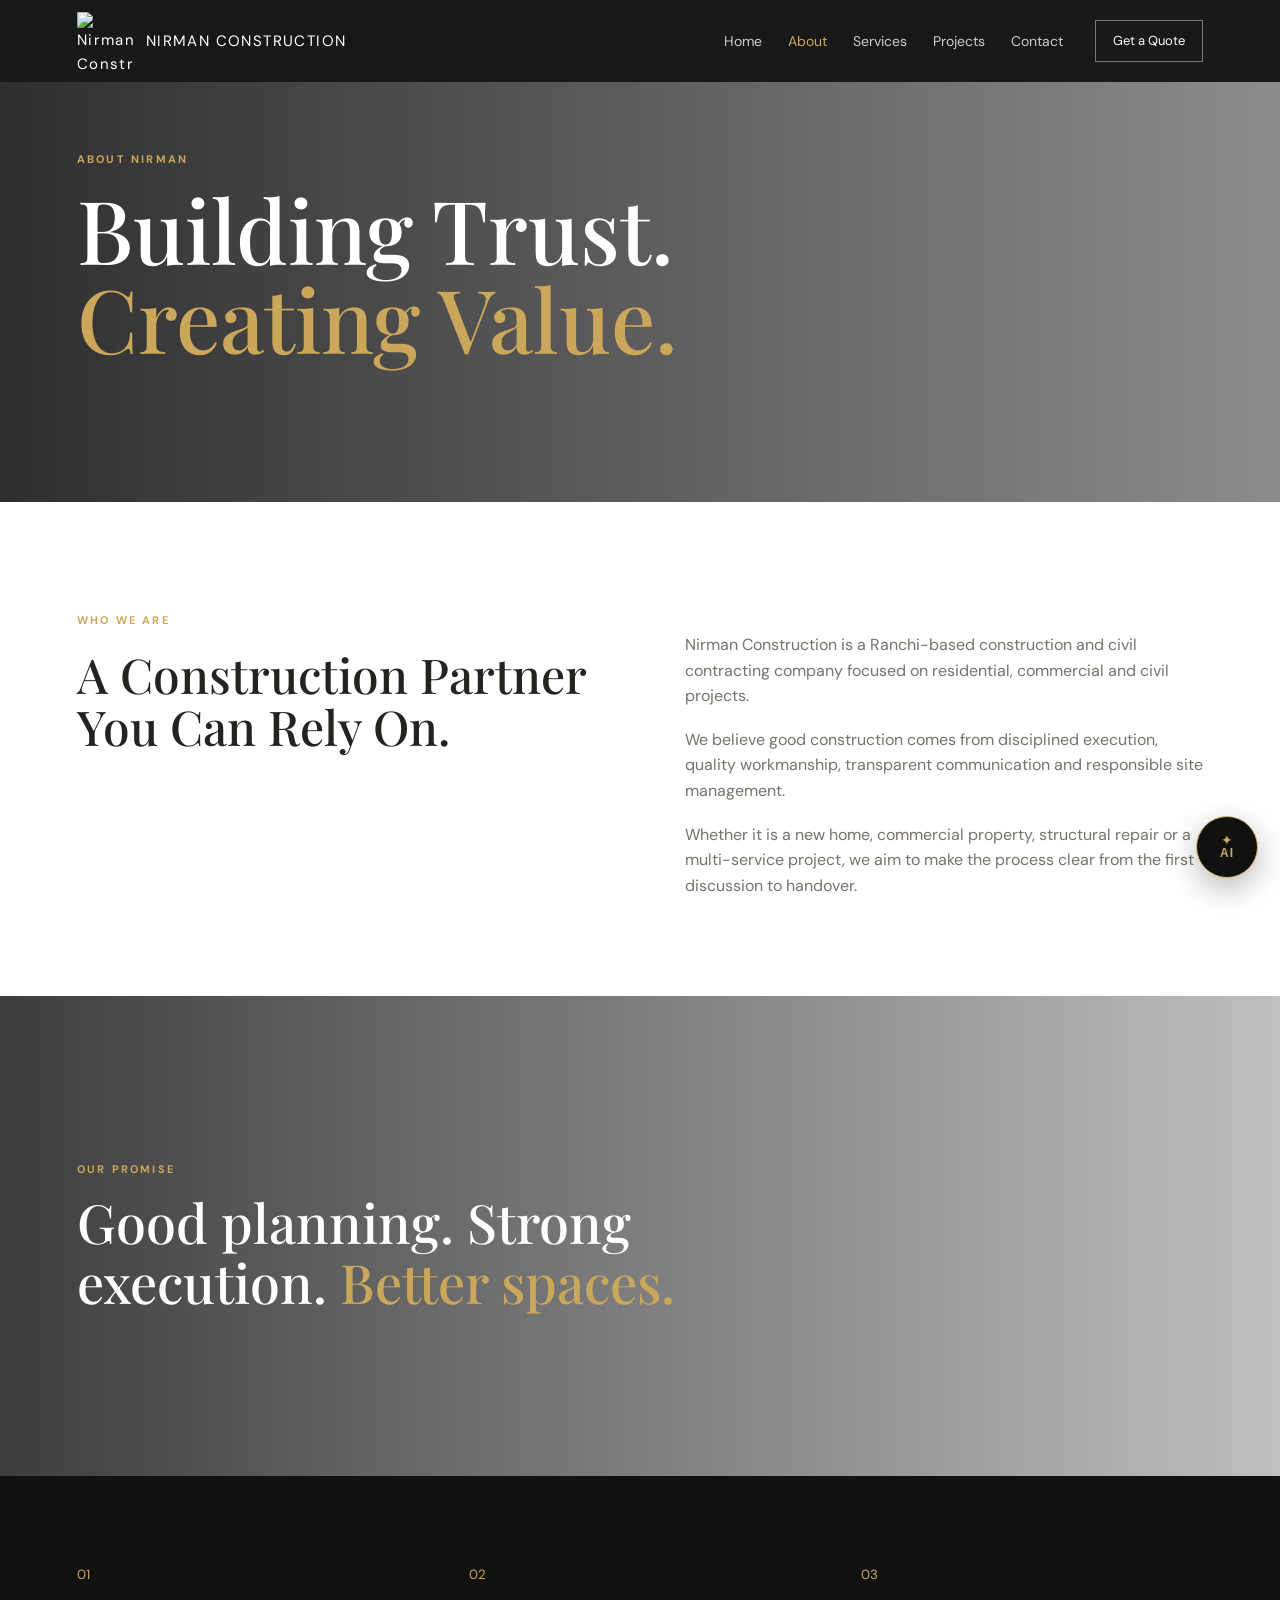
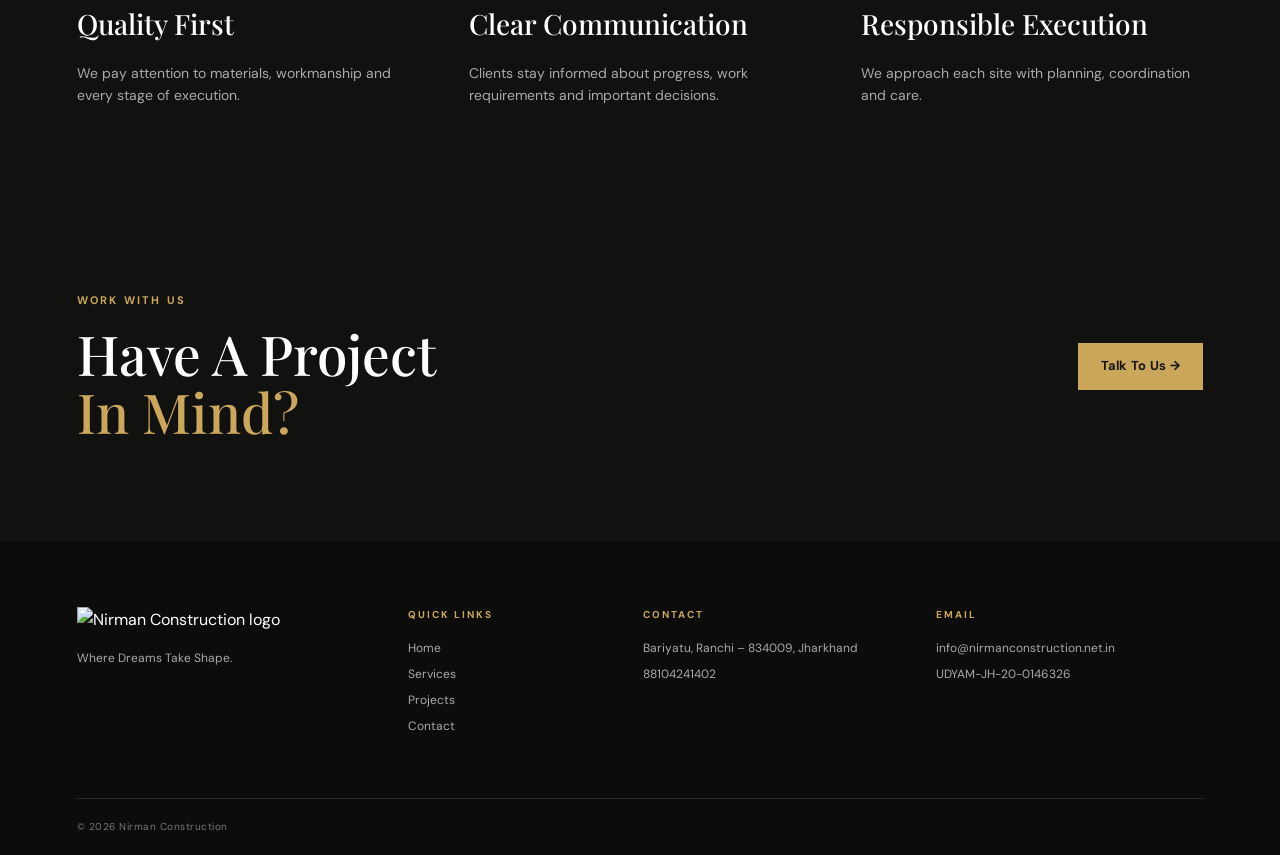
==== about.html @ 105542a9 "Add files via upload" ====
<!DOCTYPE html><html lang="en"><head><meta charset="UTF-8"><meta name="viewport" content="width=device-width,initial-scale=1"><title>About | Nirman Construction</title><meta name="description" content="About Nirman Construction, a Ranchi-based construction and civil contracting company."><link rel="stylesheet" href="style.css"></head>
<body data-page="about"><header class="site-header"><a class="brand" href="index.html"><img src="assets/logo.png" alt="Nirman Construction logo"><span>NIRMAN <b>CONSTRUCTION</b></span></a><nav><a href="index.html">Home</a><a class="active" href="about.html">About</a><a href="services.html">Services</a><a href="portfolio.html">Projects</a><a href="contact.html">Contact</a></nav><a class="header-btn" href="contact.html">Get a Quote</a></header>
<section class="page-hero page-hero-about"><div class="container"><p class="eyebrow">ABOUT NIRMAN</p><h1>Building Trust.<br><span>Creating Value.</span></h1></div></section>
<section class="split container"><div><p class="eyebrow">WHO WE ARE</p><h2>A Construction Partner You Can Rely On.</h2></div><div><p>Nirman Construction is a Ranchi-based construction and civil contracting company focused on residential, commercial and civil projects.</p><p>We believe good construction comes from disciplined execution, quality workmanship, transparent communication and responsible site management.</p><p>Whether it is a new home, commercial property, structural repair or a multi-service project, we aim to make the process clear from the first discussion to handover.</p></div></section>
<section class="about-image-band"><div class="container"><div class="image-caption"><p class="eyebrow">OUR PROMISE</p><h2>Good planning. Strong execution. <span>Better spaces.</span></h2></div></div></section>
<section class="dark-band"><div class="container values"><div><small>01</small><h3>Quality First</h3><p>We pay attention to materials, workmanship and every stage of execution.</p></div><div><small>02</small><h3>Clear Communication</h3><p>Clients stay informed about progress, work requirements and important decisions.</p></div><div><small>03</small><h3>Responsible Execution</h3><p>We approach each site with planning, coordination and care.</p></div></div></section>
<section class="cta"><div class="container cta-inner"><div><p class="eyebrow">WORK WITH US</p><h2>Have A Project<br><span>In Mind?</span></h2></div><a class="btn gold" href="contact.html">Talk To Us →</a></div></section>
<footer><div class="container footer-grid"><div><img class="footer-logo" src="assets/logo.png" alt="Nirman Construction logo"><p>Where Dreams Take Shape.</p></div><div><h4>QUICK LINKS</h4><a href="index.html">Home</a><a href="services.html">Services</a><a href="portfolio.html">Projects</a><a href="contact.html">Contact</a></div><div><h4>CONTACT</h4><p>Bariyatu, Ranchi – 834009, Jharkhand</p><a href="tel:88104241402">88104241402</a></div><div><h4>EMAIL</h4><a href="mailto:info@nirmanconstruction.net.in">info@nirmanconstruction.net.in</a><p>UDYAM-JH-20-0146326</p></div></div><div class="container copyright">© 2026 Nirman Construction</div></footer>
<div id="ai-assistant" class="ai-widget"><button class="ai-toggle" aria-label="Open Nirman AI Assistant"><span>✦</span><b>AI</b></button><div class="ai-panel"><div class="ai-head"><div><strong>Nirman AI Assistant</strong><small>Project guidance & service help</small></div><button class="ai-close">×</button></div><div class="ai-messages" id="ai-messages"><div class="ai-msg bot">Tell me what you are planning and I’ll guide you to the right Nirman service.</div></div><div class="ai-quick"><button data-ai="services">Services</button><button data-ai="turnkey">Turnkey?</button><button data-ai="process">Process</button><button data-ai="quote">Get Quote</button></div><div class="ai-input"><input id="ai-input" placeholder="Ask about your project..."><button id="ai-send">Send</button></div></div></div><script src="script.js"></script></body></html>
---- style.css ----
@import url('https://fonts.googleapis.com/css2?family=DM+Sans:wght@400;500;600;700&family=Playfair+Display:wght@500;600&display=swap');
:root{--dark:#11110f;--dark2:#1b1b18;--gold:#caa75b;--cream:#f4f1e9;--text:#24231f;--muted:#77736b;--line:#ddd8cd}
*{box-sizing:border-box;margin:0;padding:0}html{scroll-behavior:smooth}body{font-family:"DM Sans",Arial,sans-serif;color:var(--text);background:#fff;line-height:1.6}a{text-decoration:none;color:inherit}.container{width:min(1160px,88%);margin:auto}
.site-header{height:82px;background:rgba(17,17,15,.97);color:#fff;display:flex;align-items:center;padding:0 6%;gap:32px;position:sticky;top:0;z-index:50}.brand{display:flex;align-items:center;gap:11px;margin-right:auto;font-size:15px;letter-spacing:1.4px}.brand img{width:58px;height:58px;object-fit:contain}.brand b{font-weight:400}.site-header nav{display:flex;gap:26px;font-size:14px}.site-header nav a{opacity:.78}.site-header nav a:hover,.site-header nav .active{opacity:1;color:var(--gold)}.header-btn{border:1px solid #777;padding:10px 17px;font-size:13px}
.hero{min-height:680px;position:relative;display:flex;align-items:center;color:#fff;overflow:hidden}.hero-slides,.hero-slide,.hero-overlay{position:absolute;inset:0}.hero-slide{background-position:center;background-size:cover;opacity:0;transform:scale(1.04);transition:opacity 1s ease,transform 6s ease}.hero-slide.active{opacity:1;transform:scale(1)}.hero-overlay{background:linear-gradient(90deg,rgba(0,0,0,.84),rgba(0,0,0,.34))}.hero-content{position:relative;z-index:2}.eyebrow{font-size:11px;letter-spacing:2.2px;color:var(--gold);font-weight:700;margin-bottom:15px}.hero h1,.page-hero h1{font-family:"Playfair Display",serif;font-weight:500;font-size:clamp(48px,7vw,88px);line-height:1.02}.hero h1 span,.page-hero h1 span,h2 span{color:var(--gold)}.hero-text{max-width:650px;margin:25px 0;font-size:18px;color:#ddd}.actions{display:flex;gap:10px}.btn{display:inline-block;padding:13px 23px;font-size:13px;font-weight:700;letter-spacing:.3px;border:none;cursor:pointer}.btn.gold{background:var(--gold);color:#171611}.btn.light{border:1px solid #aaa;color:#fff}.btn.dark{background:var(--dark);color:#fff}.hero-scroll{position:absolute;bottom:25px;right:6%;font-size:10px;letter-spacing:2px;color:#bbb;z-index:2}.hero-dots{position:absolute;z-index:3;bottom:25px;left:6%;display:flex;gap:7px}.hero-dot{width:26px;height:3px;border:0;background:#777;cursor:pointer;transition:.25s}.hero-dot.active{background:var(--gold);width:45px}
.intro{display:grid;grid-template-columns:1fr 1fr;gap:90px;padding-top:110px;padding-bottom:110px}.intro h2,.section-heading h2,.split h2,.contact-page h2{font-family:"Playfair Display",serif;font-size:48px;line-height:1.1;font-weight:500}.intro-copy{padding-top:28px;color:var(--muted);max-width:520px}.intro-copy p{margin-bottom:22px}.text-link{font-size:12px;letter-spacing:1px;font-weight:700;border-bottom:1px solid #bbb;padding-bottom:6px}.stats{background:var(--dark);color:#fff}.stats-grid{display:grid;grid-template-columns:repeat(4,1fr);padding:55px 0}.stats-grid div{display:flex;align-items:center;gap:20px;border-right:1px solid #3b3b37;padding-left:30px}.stats-grid div:first-child{padding-left:0}.stats-grid div:last-child{border:0}.stats-grid strong{font-family:"Playfair Display",serif;color:var(--gold);font-size:38px;font-weight:500}.stats-grid span{font-size:12px;line-height:1.4;color:#bbb}
.services-preview,.projects{padding-top:110px;padding-bottom:110px}.section-heading{display:flex;justify-content:space-between;align-items:end;margin-bottom:45px}.section-heading .text-link{margin-bottom:5px}.service-grid{display:grid;grid-template-columns:repeat(4,1fr);gap:1px;background:#ddd}.service-card{background:#fff;min-height:265px;padding:30px;position:relative;border:1px solid #eee;transition:.25s}.service-card:hover{background:var(--dark);color:#fff}.service-card small{color:var(--gold);font-weight:700}.service-card h3{font-family:"Playfair Display",serif;font-size:24px;font-weight:500;margin:45px 0 12px;line-height:1.15}.service-card p{font-size:13px;color:var(--muted)}.service-card:hover p{color:#bbb}.service-card span{position:absolute;right:28px;bottom:25px;color:var(--gold)}
.feature{display:grid;grid-template-columns:1.1fr .9fr;min-height:560px;background:var(--cream)}.feature-image{background-position:center;background-size:cover}.feature-copy{padding:90px 11%;display:flex;flex-direction:column;justify-content:center}.feature-copy h2{font-family:"Playfair Display",serif;font-size:52px;line-height:1.05;font-weight:500;margin-bottom:25px}.feature-copy>p:not(.eyebrow){color:var(--muted);margin-bottom:28px;max-width:430px}.feature-copy .btn{width:max-content}.project-grid{display:grid;grid-template-columns:repeat(3,1fr);gap:20px}.project-card{position:relative;background:#111;color:#fff;overflow:hidden;min-height:390px}.project-card img{width:100%;height:100%;object-fit:cover;display:block;transition:.5s;opacity:.88}.project-card:hover img{transform:scale(1.04);opacity:.65}.project-card div{position:absolute;left:0;right:0;bottom:0;padding:28px;background:linear-gradient(transparent,rgba(0,0,0,.9))}.project-card small{font-size:10px;letter-spacing:2px;color:var(--gold)}.project-card h3{font-family:"Playfair Display",serif;font-size:25px;font-weight:500;margin-top:7px}.cta{background:var(--dark);color:#fff}.cta-inner{min-height:350px;display:flex;align-items:center;justify-content:space-between}.cta h2{font-family:"Playfair Display",serif;font-size:55px;line-height:1.05;font-weight:500}
.page-hero{min-height:420px;color:#fff;display:flex;align-items:end;padding-bottom:70px;background-position:center;background-size:cover}.page-hero-about{background-image:linear-gradient(90deg,rgba(0,0,0,.82),rgba(0,0,0,.45)),url('https://images.unsplash.com/photo-1600607687939-ce8a6c25118c?auto=format&fit=crop&w=1800&q=90')}.page-hero-services{background-image:linear-gradient(90deg,rgba(0,0,0,.82),rgba(0,0,0,.45)),url('https://images.unsplash.com/photo-1504307651254-35680f356dfd?auto=format&fit=crop&w=1800&q=90')}.page-hero-portfolio{background-image:linear-gradient(90deg,rgba(0,0,0,.82),rgba(0,0,0,.45)),url('https://images.unsplash.com/photo-1497366754035-f200968a6e72?auto=format&fit=crop&w=1800&q=90')}.page-hero-contact{background-image:linear-gradient(90deg,rgba(0,0,0,.82),rgba(0,0,0,.45)),url('https://images.unsplash.com/photo-1542621334-a254cf47733d?auto=format&fit=crop&w=1800&q=90')}
.split{display:grid;grid-template-columns:1fr 1fr;gap:90px;padding-top:110px;padding-bottom:80px}.split>div:last-child{color:var(--muted);padding-top:20px}.split p{margin-bottom:18px}.about-image-band{min-height:480px;background:linear-gradient(90deg,rgba(0,0,0,.76),rgba(0,0,0,.25)),url('https://images.unsplash.com/photo-1600607688969-a5bfcd646154?auto=format&fit=crop&w=2000&q=90') center/cover;color:#fff;display:flex;align-items:center}.image-caption{max-width:680px}.image-caption h2{font-family:"Playfair Display",serif;font-size:54px;font-weight:500;line-height:1.1}.dark-band{background:var(--dark);color:#fff}.values{display:grid;grid-template-columns:repeat(3,1fr);gap:50px;padding:85px 0}.values small{color:var(--gold)}.values h3{font-family:"Playfair Display",serif;font-size:28px;font-weight:500;margin:15px 0}.values p{color:#aaa;font-size:14px}
.services-detail{padding-top:75px;padding-bottom:110px;display:grid;gap:34px}.service-detail-card{display:grid;grid-template-columns:43% 57%;background:#f7f5ef;min-height:430px}.service-detail-card:nth-child(even){grid-template-columns:57% 43%}.service-detail-card:nth-child(even) img{order:2}.service-detail-card img{width:100%;height:100%;min-height:430px;object-fit:cover}.service-detail-card>div{padding:52px 58px}.service-no{font-size:10px;letter-spacing:2px;color:var(--gold);font-weight:700;margin-bottom:13px}.service-detail-card h2{font-family:"Playfair Display",serif;font-size:40px;line-height:1.1;font-weight:500;margin-bottom:16px}.service-detail-card p:not(.service-no){color:var(--muted);font-size:14px}.service-detail-card ul{margin:20px 0 25px;padding-left:18px;color:#5f5b54;font-size:13px;display:grid;gap:6px}.featured-service{background:var(--dark);color:#fff}.featured-service p:not(.service-no),.featured-service ul{color:#bbb}
.portfolio-page{padding-top:90px}.portfolio-page .project-card{min-height:450px}
.contact-page{display:grid;grid-template-columns: .82fr 1.18fr;gap:75px;padding-top:100px;padding-bottom:110px}.contact-page>div>p:not(.eyebrow){color:var(--muted);margin-top:20px;max-width:500px}.contact-info{margin-top:40px;display:grid;gap:22px}.contact-info small{display:block;font-size:10px;letter-spacing:2px;color:var(--gold);font-weight:700}.contact-info a,.contact-info p{font-size:15px;margin-top:3px}.form-note{margin-top:35px;padding:18px;background:var(--cream);display:grid;gap:4px;font-size:12px}.form-note strong{font-size:13px}.form-note span{color:var(--muted)}.contact-page form{background:var(--cream);padding:38px}.form-section-title{font-size:10px;letter-spacing:2px;color:var(--gold);font-weight:700;border-top:1px solid #d8d1c4;padding-top:24px;margin-top:5px;margin-bottom:18px}.form-section-title:first-child{border-top:0;padding-top:0}.form-section-title span{color:#8d887f;letter-spacing:0}.form-grid{display:grid;grid-template-columns:1fr 1fr;gap:20px}.contact-page label{display:block;font-size:12px;font-weight:700;margin-bottom:18px}.contact-page input,.contact-page textarea,.contact-page select{display:block;width:100%;border:0;border-bottom:1px solid #aaa;background:transparent;padding:12px 0;outline:none;font:inherit;color:var(--text)}.contact-page select{cursor:pointer}.contact-page textarea{resize:vertical}.full{grid-column:1/-1}.option-grid{display:grid;grid-template-columns:1fr 1fr;gap:10px;margin-bottom:18px}.choice,.service-options label{font-weight:500!important;margin:0!important}.choice{display:flex!important;align-items:center;gap:10px;padding:14px;background:#fff;border:1px solid transparent;cursor:pointer}.choice:has(input:checked){border-color:var(--gold)}.choice input,.service-options input{width:auto!important;display:inline-block!important;margin:0}.service-options{display:grid;grid-template-columns:1fr 1fr;gap:9px;margin-bottom:22px}.service-options label{padding:12px 14px;background:#fff;border:1px solid #e6e0d4;cursor:pointer;display:flex!important;gap:9px;align-items:center}.service-options label:has(input:checked){border-color:var(--gold);background:#fffaf0}.service-options .turnkey-choice{grid-column:1/-1;border-color:#c7a55c;background:#fff9e9}.message-label{margin-top:12px}.form-submit{margin-top:5px}.form-small{font-size:11px;color:#8b867c;margin-top:10px}
footer{background:#0c0c0b;color:#fff;padding-top:65px}.footer-grid{display:grid;grid-template-columns:1.5fr 1fr 1.3fr 1.4fr;gap:45px;padding-bottom:55px}.footer-logo{width:72px;height:60px;object-fit:contain;margin-bottom:10px}.footer-grid h4{font-size:10px;letter-spacing:2px;color:var(--gold);margin-bottom:16px}.footer-grid a,.footer-grid p{display:block;color:#aaa;font-size:12px;margin:7px 0}.footer-grid a:hover{color:#fff}.copyright{border-top:1px solid #292925;padding:20px 0;color:#777;font-size:10px;letter-spacing:.5px}
.ai-widget{position:fixed;right:22px;bottom:22px;z-index:1000}.ai-toggle{width:62px;height:62px;border-radius:50%;border:1px solid #d8b66b;background:var(--dark);color:var(--gold);box-shadow:0 10px 30px rgba(0,0,0,.28);cursor:pointer;display:flex;flex-direction:column;align-items:center;justify-content:center}.ai-toggle span{font-size:14px;line-height:12px}.ai-toggle b{font-size:12px;letter-spacing:1px}.ai-panel{position:absolute;right:0;bottom:76px;width:350px;background:#fff;border:1px solid #ddd6c8;box-shadow:0 18px 50px rgba(0,0,0,.25);display:none;overflow:hidden}.ai-widget.open .ai-panel{display:block}.ai-head{background:var(--dark);color:#fff;padding:16px;display:flex;justify-content:space-between;align-items:center}.ai-head strong,.ai-head small{display:block}.ai-head strong{font-size:14px}.ai-head small{font-size:10px;color:#aaa;margin-top:3px}.ai-close{background:none;border:0;color:#fff;font-size:22px;cursor:pointer}.ai-messages{height:250px;overflow:auto;padding:15px;background:#faf9f5}.ai-msg{max-width:88%;padding:10px 12px;margin-bottom:10px;font-size:12px;line-height:1.5;border-radius:2px}.ai-msg.bot{background:#fff;border:1px solid #e8e2d7}.ai-msg.user{background:#f0e3c7;margin-left:auto}.ai-quick{display:flex;gap:6px;flex-wrap:wrap;padding:10px;border-top:1px solid #eee}.ai-quick button{font-size:10px;border:1px solid #cfc6b5;background:#fff;padding:7px 9px;cursor:pointer}.ai-input{display:flex;border-top:1px solid #eee}.ai-input input{flex:1;border:0;padding:12px;outline:none;font:inherit;font-size:12px}.ai-input button{border:0;background:var(--gold);padding:0 13px;cursor:pointer;font-weight:700;font-size:11px}
@media(max-width:900px){.site-header{height:auto;min-height:74px;flex-wrap:wrap;padding:12px 5%}.site-header nav{order:3;width:100%;justify-content:center;gap:15px}.header-btn{display:none}.intro,.split,.contact-page,.feature{grid-template-columns:1fr}.intro{gap:20px}.stats-grid{grid-template-columns:1fr 1fr;gap:25px}.stats-grid div{border:0;padding-left:0}.service-grid{grid-template-columns:1fr 1fr}.project-grid{grid-template-columns:1fr 1fr}.feature-image{min-height:380px}.footer-grid{grid-template-columns:1fr 1fr}.cta-inner{gap:30px}.cta h2{font-size:45px}.service-detail-card,.service-detail-card:nth-child(even){grid-template-columns:1fr}.service-detail-card:nth-child(even) img{order:0}.service-detail-card img{min-height:300px}.option-grid,.service-options{grid-template-columns:1fr}.service-options .turnkey-choice{grid-column:auto}}
@media(max-width:600px){.hero{min-height:620px}.hero h1,.page-hero h1{font-size:50px}.hero-text{font-size:16px}.intro h2,.section-heading h2,.split h2,.contact-page h2{font-size:38px}.stats-grid,.service-grid,.project-grid,.values,.footer-grid{grid-template-columns:1fr}.section-heading,.cta-inner{display:block}.section-heading .text-link{display:inline-block;margin-top:20px}.feature-copy{padding:60px 8%}.feature-copy h2,.cta h2,.image-caption h2{font-size:42px}.project-card{min-height:360px}.contact-page{gap:45px}.site-header nav{overflow-x:auto;justify-content:flex-start;padding-bottom:3px}.brand{font-size:13px}.contact-page form{padding:24px 18px}.form-grid{grid-template-columns:1fr}.full{grid-column:auto}.ai-panel{width:min(350px,calc(100vw - 32px));right:-5px}.ai-widget{right:16px;bottom:16px}.hero-dots{bottom:20px}.hero-scroll{display:none}}
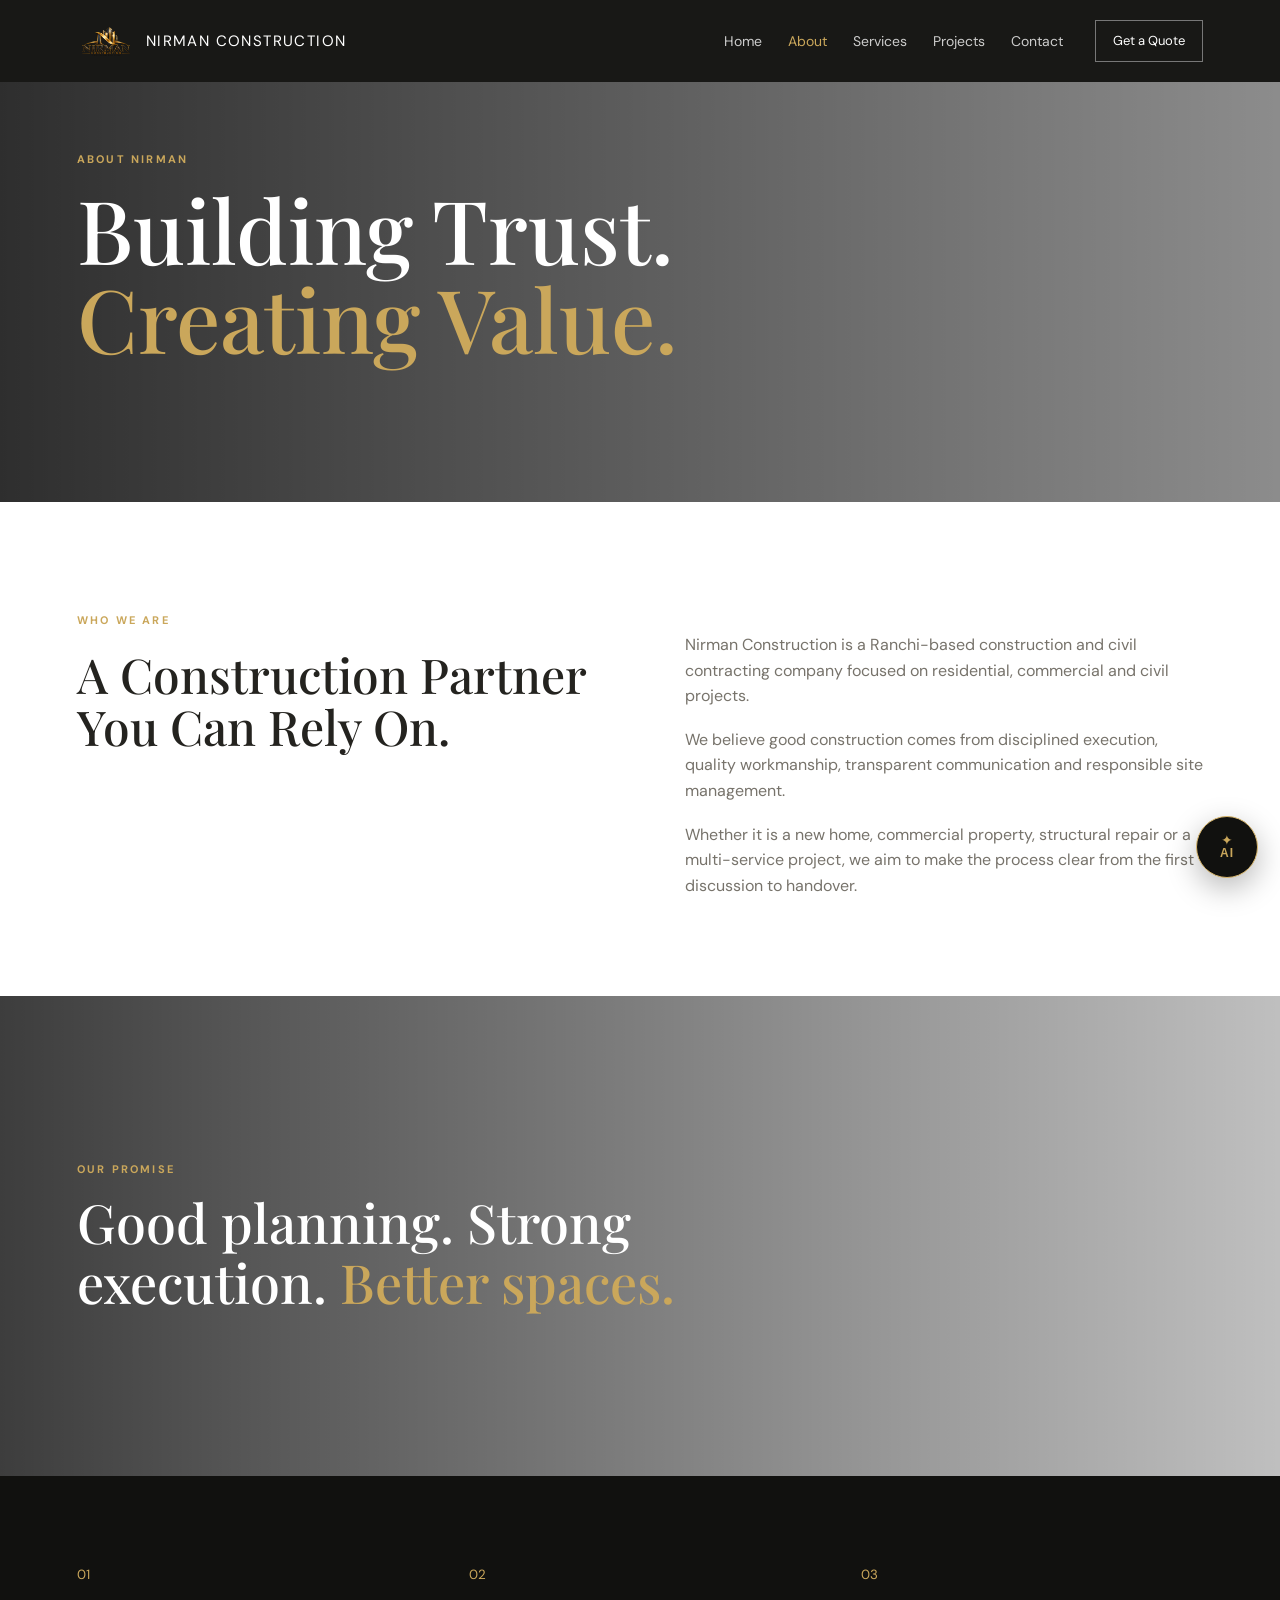
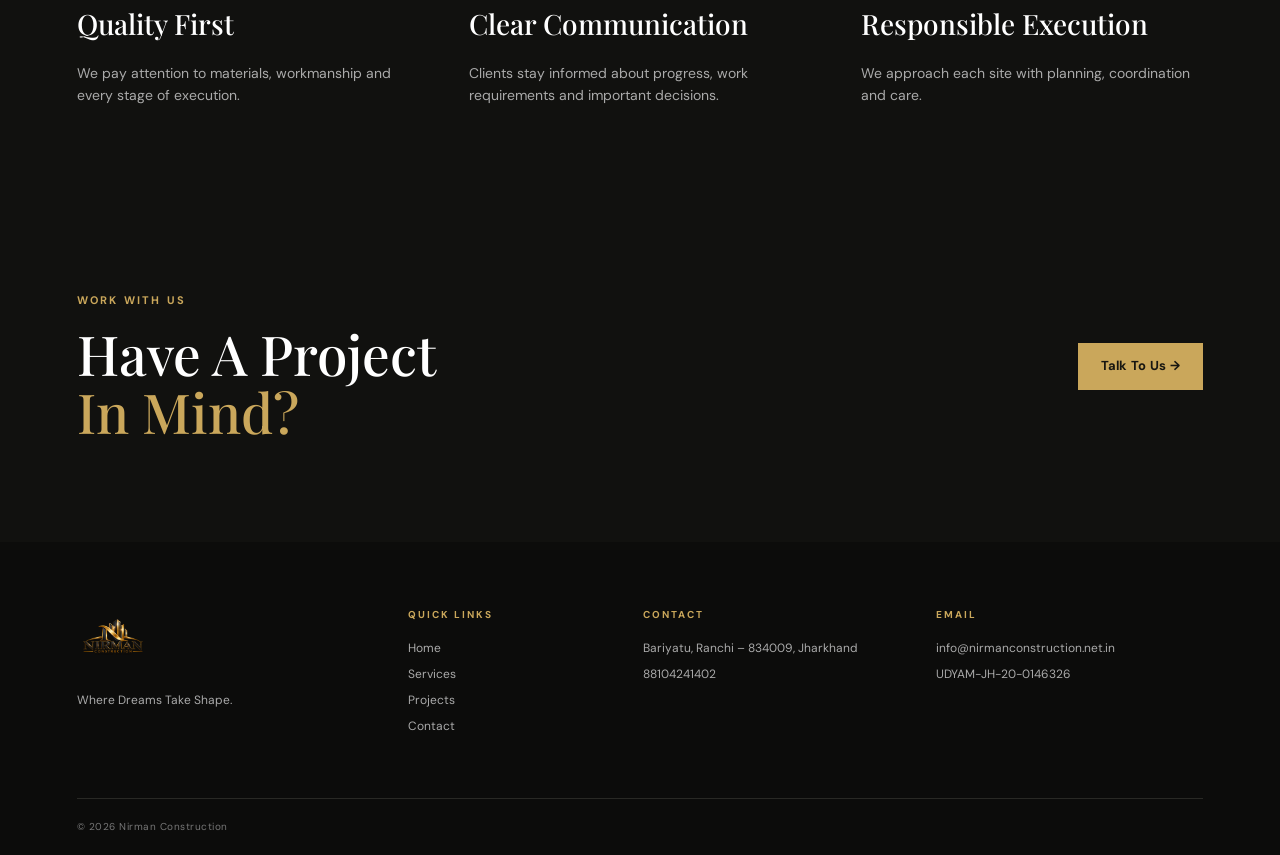
==== commit 9628babd: "Add files via upload" ====
--- a/about.html
+++ b/about.html
@@ -1,9 +1,9 @@
 <!DOCTYPE html><html lang="en"><head><meta charset="UTF-8"><meta name="viewport" content="width=device-width,initial-scale=1"><title>About | Nirman Construction</title><meta name="description" content="About Nirman Construction, a Ranchi-based construction and civil contracting company."><link rel="stylesheet" href="style.css"></head>
-<body data-page="about"><header class="site-header"><a class="brand" href="index.html"><img src="assets/logo.png" alt="Nirman Construction logo"><span>NIRMAN <b>CONSTRUCTION</b></span></a><nav><a href="index.html">Home</a><a class="active" href="about.html">About</a><a href="services.html">Services</a><a href="portfolio.html">Projects</a><a href="contact.html">Contact</a></nav><a class="header-btn" href="contact.html">Get a Quote</a></header>
+<body data-page="about"><header class="site-header"><a class="brand" href="index.html"><img src="logo.png" alt="Nirman Construction logo"><span>NIRMAN <b>CONSTRUCTION</b></span></a><nav><a href="index.html">Home</a><a class="active" href="about.html">About</a><a href="services.html">Services</a><a href="portfolio.html">Projects</a><a href="contact.html">Contact</a></nav><a class="header-btn" href="contact.html">Get a Quote</a></header>
 <section class="page-hero page-hero-about"><div class="container"><p class="eyebrow">ABOUT NIRMAN</p><h1>Building Trust.<br><span>Creating Value.</span></h1></div></section>
 <section class="split container"><div><p class="eyebrow">WHO WE ARE</p><h2>A Construction Partner You Can Rely On.</h2></div><div><p>Nirman Construction is a Ranchi-based construction and civil contracting company focused on residential, commercial and civil projects.</p><p>We believe good construction comes from disciplined execution, quality workmanship, transparent communication and responsible site management.</p><p>Whether it is a new home, commercial property, structural repair or a multi-service project, we aim to make the process clear from the first discussion to handover.</p></div></section>
 <section class="about-image-band"><div class="container"><div class="image-caption"><p class="eyebrow">OUR PROMISE</p><h2>Good planning. Strong execution. <span>Better spaces.</span></h2></div></div></section>
 <section class="dark-band"><div class="container values"><div><small>01</small><h3>Quality First</h3><p>We pay attention to materials, workmanship and every stage of execution.</p></div><div><small>02</small><h3>Clear Communication</h3><p>Clients stay informed about progress, work requirements and important decisions.</p></div><div><small>03</small><h3>Responsible Execution</h3><p>We approach each site with planning, coordination and care.</p></div></div></section>
 <section class="cta"><div class="container cta-inner"><div><p class="eyebrow">WORK WITH US</p><h2>Have A Project<br><span>In Mind?</span></h2></div><a class="btn gold" href="contact.html">Talk To Us →</a></div></section>
-<footer><div class="container footer-grid"><div><img class="footer-logo" src="assets/logo.png" alt="Nirman Construction logo"><p>Where Dreams Take Shape.</p></div><div><h4>QUICK LINKS</h4><a href="index.html">Home</a><a href="services.html">Services</a><a href="portfolio.html">Projects</a><a href="contact.html">Contact</a></div><div><h4>CONTACT</h4><p>Bariyatu, Ranchi – 834009, Jharkhand</p><a href="tel:88104241402">88104241402</a></div><div><h4>EMAIL</h4><a href="mailto:info@nirmanconstruction.net.in">info@nirmanconstruction.net.in</a><p>UDYAM-JH-20-0146326</p></div></div><div class="container copyright">© 2026 Nirman Construction</div></footer>
+<footer><div class="container footer-grid"><div><img class="footer-logo" src="logo.png" alt="Nirman Construction logo"><p>Where Dreams Take Shape.</p></div><div><h4>QUICK LINKS</h4><a href="index.html">Home</a><a href="services.html">Services</a><a href="portfolio.html">Projects</a><a href="contact.html">Contact</a></div><div><h4>CONTACT</h4><p>Bariyatu, Ranchi – 834009, Jharkhand</p><a href="tel:88104241402">88104241402</a></div><div><h4>EMAIL</h4><a href="mailto:info@nirmanconstruction.net.in">info@nirmanconstruction.net.in</a><p>UDYAM-JH-20-0146326</p></div></div><div class="container copyright">© 2026 Nirman Construction</div></footer>
 <div id="ai-assistant" class="ai-widget"><button class="ai-toggle" aria-label="Open Nirman AI Assistant"><span>✦</span><b>AI</b></button><div class="ai-panel"><div class="ai-head"><div><strong>Nirman AI Assistant</strong><small>Project guidance & service help</small></div><button class="ai-close">×</button></div><div class="ai-messages" id="ai-messages"><div class="ai-msg bot">Tell me what you are planning and I’ll guide you to the right Nirman service.</div></div><div class="ai-quick"><button data-ai="services">Services</button><button data-ai="turnkey">Turnkey?</button><button data-ai="process">Process</button><button data-ai="quote">Get Quote</button></div><div class="ai-input"><input id="ai-input" placeholder="Ask about your project..."><button id="ai-send">Send</button></div></div></div><script src="script.js"></script></body></html>
--- a/style.css
+++ b/style.css
@@ -15,3 +15,5 @@
 .ai-widget{position:fixed;right:22px;bottom:22px;z-index:1000}.ai-toggle{width:62px;height:62px;border-radius:50%;border:1px solid #d8b66b;background:var(--dark);color:var(--gold);box-shadow:0 10px 30px rgba(0,0,0,.28);cursor:pointer;display:flex;flex-direction:column;align-items:center;justify-content:center}.ai-toggle span{font-size:14px;line-height:12px}.ai-toggle b{font-size:12px;letter-spacing:1px}.ai-panel{position:absolute;right:0;bottom:76px;width:350px;background:#fff;border:1px solid #ddd6c8;box-shadow:0 18px 50px rgba(0,0,0,.25);display:none;overflow:hidden}.ai-widget.open .ai-panel{display:block}.ai-head{background:var(--dark);color:#fff;padding:16px;display:flex;justify-content:space-between;align-items:center}.ai-head strong,.ai-head small{display:block}.ai-head strong{font-size:14px}.ai-head small{font-size:10px;color:#aaa;margin-top:3px}.ai-close{background:none;border:0;color:#fff;font-size:22px;cursor:pointer}.ai-messages{height:250px;overflow:auto;padding:15px;background:#faf9f5}.ai-msg{max-width:88%;padding:10px 12px;margin-bottom:10px;font-size:12px;line-height:1.5;border-radius:2px}.ai-msg.bot{background:#fff;border:1px solid #e8e2d7}.ai-msg.user{background:#f0e3c7;margin-left:auto}.ai-quick{display:flex;gap:6px;flex-wrap:wrap;padding:10px;border-top:1px solid #eee}.ai-quick button{font-size:10px;border:1px solid #cfc6b5;background:#fff;padding:7px 9px;cursor:pointer}.ai-input{display:flex;border-top:1px solid #eee}.ai-input input{flex:1;border:0;padding:12px;outline:none;font:inherit;font-size:12px}.ai-input button{border:0;background:var(--gold);padding:0 13px;cursor:pointer;font-weight:700;font-size:11px}
 @media(max-width:900px){.site-header{height:auto;min-height:74px;flex-wrap:wrap;padding:12px 5%}.site-header nav{order:3;width:100%;justify-content:center;gap:15px}.header-btn{display:none}.intro,.split,.contact-page,.feature{grid-template-columns:1fr}.intro{gap:20px}.stats-grid{grid-template-columns:1fr 1fr;gap:25px}.stats-grid div{border:0;padding-left:0}.service-grid{grid-template-columns:1fr 1fr}.project-grid{grid-template-columns:1fr 1fr}.feature-image{min-height:380px}.footer-grid{grid-template-columns:1fr 1fr}.cta-inner{gap:30px}.cta h2{font-size:45px}.service-detail-card,.service-detail-card:nth-child(even){grid-template-columns:1fr}.service-detail-card:nth-child(even) img{order:0}.service-detail-card img{min-height:300px}.option-grid,.service-options{grid-template-columns:1fr}.service-options .turnkey-choice{grid-column:auto}}
 @media(max-width:600px){.hero{min-height:620px}.hero h1,.page-hero h1{font-size:50px}.hero-text{font-size:16px}.intro h2,.section-heading h2,.split h2,.contact-page h2{font-size:38px}.stats-grid,.service-grid,.project-grid,.values,.footer-grid{grid-template-columns:1fr}.section-heading,.cta-inner{display:block}.section-heading .text-link{display:inline-block;margin-top:20px}.feature-copy{padding:60px 8%}.feature-copy h2,.cta h2,.image-caption h2{font-size:42px}.project-card{min-height:360px}.contact-page{gap:45px}.site-header nav{overflow-x:auto;justify-content:flex-start;padding-bottom:3px}.brand{font-size:13px}.contact-page form{padding:24px 18px}.form-grid{grid-template-columns:1fr}.full{grid-column:auto}.ai-panel{width:min(350px,calc(100vw - 32px));right:-5px}.ai-widget{right:16px;bottom:16px}.hero-dots{bottom:20px}.hero-scroll{display:none}}
+
+.service-detail-card img{background:#ddd}.page-hero .hero-text{max-width:700px;color:#ddd;margin-top:18px}.service-detail-card h2{margin-top:4px}.service-detail-card ul li b{color:#403d37}.ai-quick{max-height:92px;overflow:auto}.ai-msg.bot{white-space:pre-line}
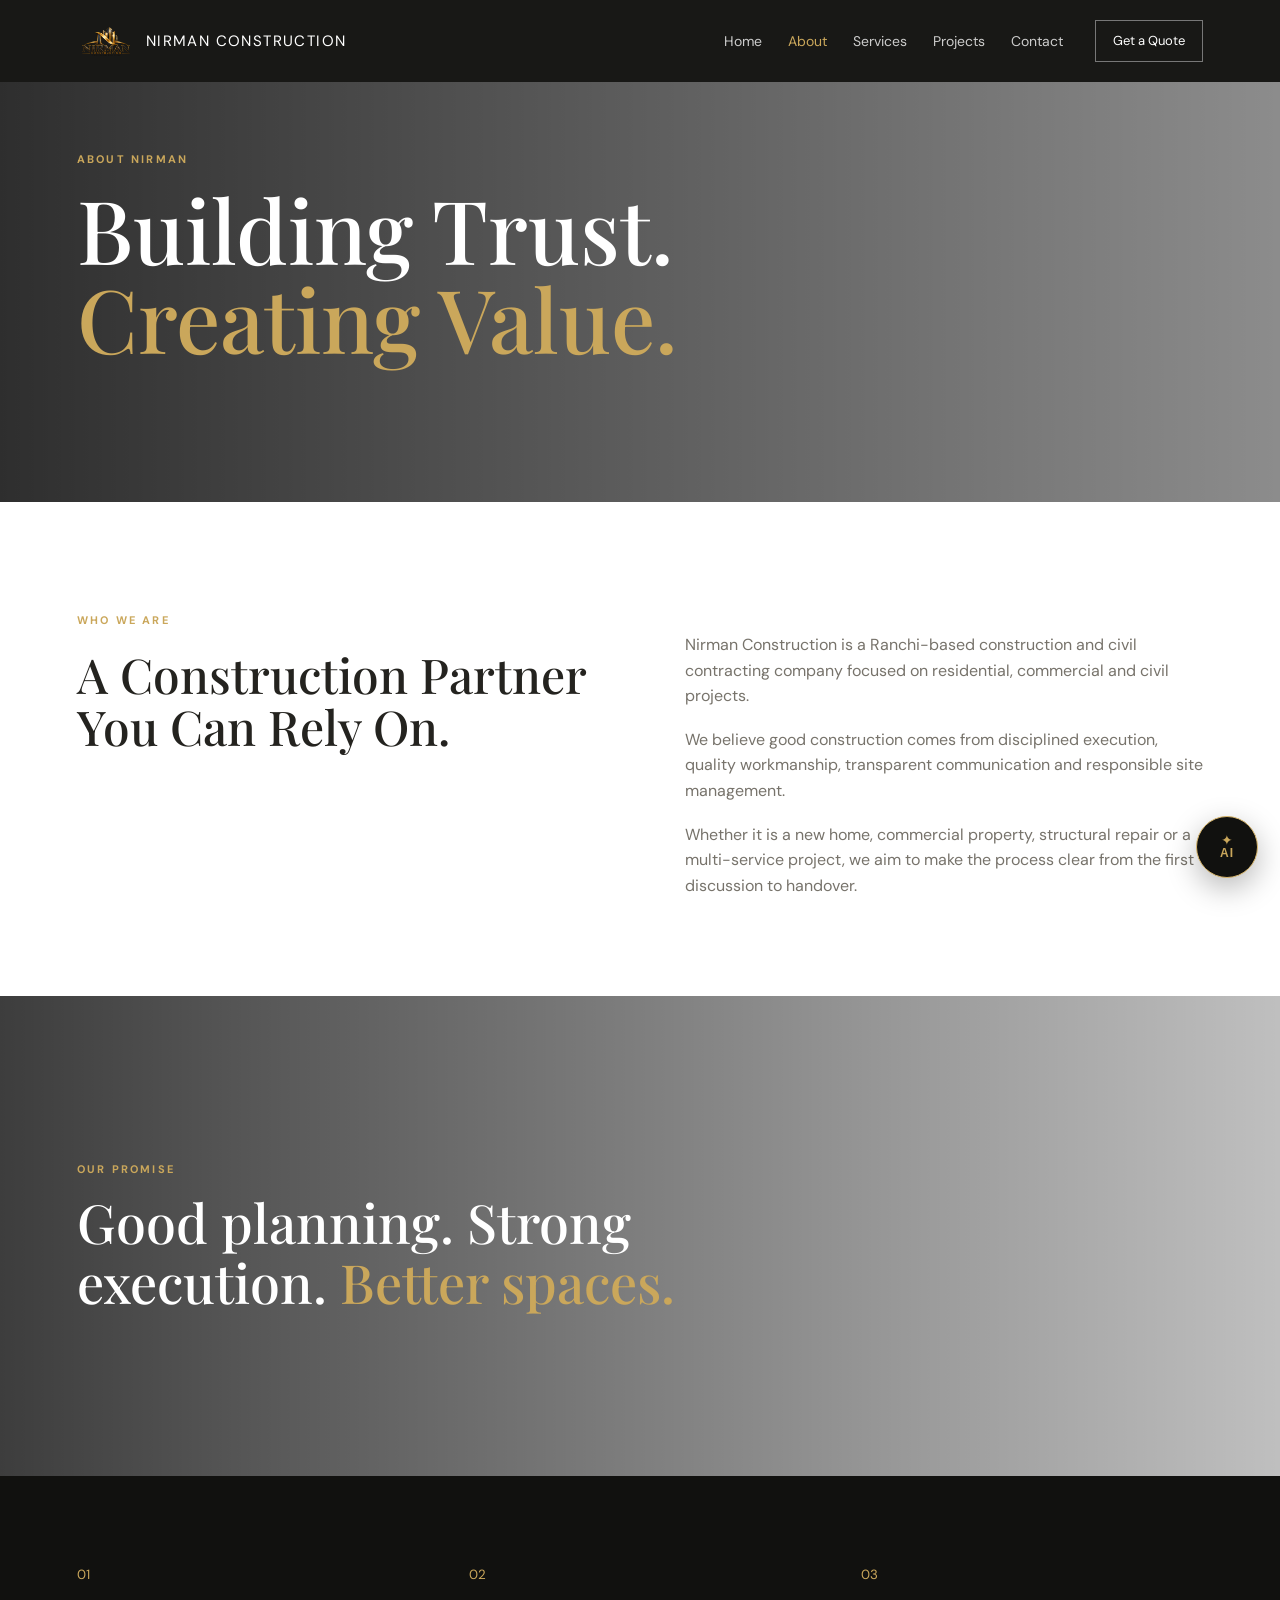
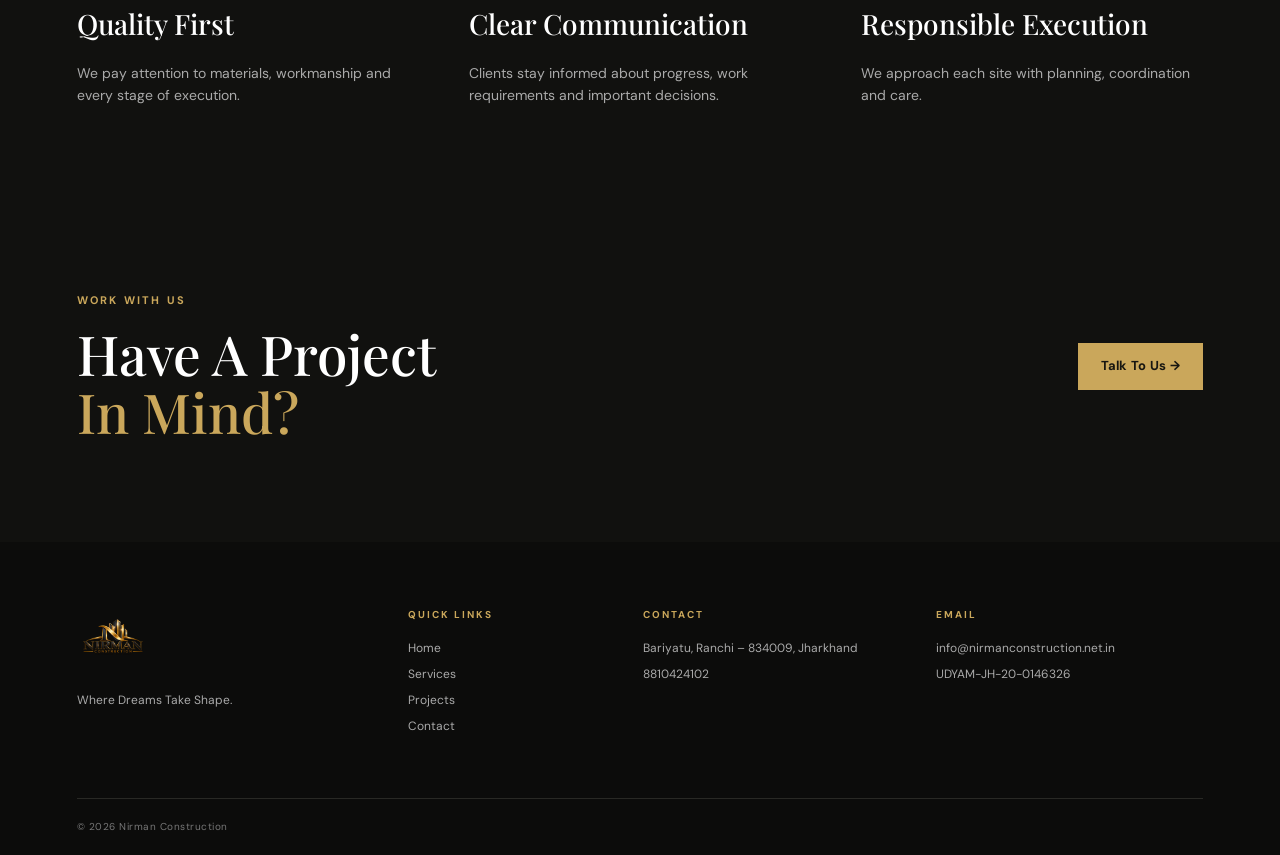
==== commit fe420d9c: "Update about.html" ====
--- a/about.html
+++ b/about.html
@@ -5,5 +5,5 @@
 <section class="about-image-band"><div class="container"><div class="image-caption"><p class="eyebrow">OUR PROMISE</p><h2>Good planning. Strong execution. <span>Better spaces.</span></h2></div></div></section>
 <section class="dark-band"><div class="container values"><div><small>01</small><h3>Quality First</h3><p>We pay attention to materials, workmanship and every stage of execution.</p></div><div><small>02</small><h3>Clear Communication</h3><p>Clients stay informed about progress, work requirements and important decisions.</p></div><div><small>03</small><h3>Responsible Execution</h3><p>We approach each site with planning, coordination and care.</p></div></div></section>
 <section class="cta"><div class="container cta-inner"><div><p class="eyebrow">WORK WITH US</p><h2>Have A Project<br><span>In Mind?</span></h2></div><a class="btn gold" href="contact.html">Talk To Us →</a></div></section>
-<footer><div class="container footer-grid"><div><img class="footer-logo" src="logo.png" alt="Nirman Construction logo"><p>Where Dreams Take Shape.</p></div><div><h4>QUICK LINKS</h4><a href="index.html">Home</a><a href="services.html">Services</a><a href="portfolio.html">Projects</a><a href="contact.html">Contact</a></div><div><h4>CONTACT</h4><p>Bariyatu, Ranchi – 834009, Jharkhand</p><a href="tel:88104241402">88104241402</a></div><div><h4>EMAIL</h4><a href="mailto:info@nirmanconstruction.net.in">info@nirmanconstruction.net.in</a><p>UDYAM-JH-20-0146326</p></div></div><div class="container copyright">© 2026 Nirman Construction</div></footer>
+<footer><div class="container footer-grid"><div><img class="footer-logo" src="logo.png" alt="Nirman Construction logo"><p>Where Dreams Take Shape.</p></div><div><h4>QUICK LINKS</h4><a href="index.html">Home</a><a href="services.html">Services</a><a href="portfolio.html">Projects</a><a href="contact.html">Contact</a></div><div><h4>CONTACT</h4><p>Bariyatu, Ranchi – 834009, Jharkhand</p><a href="tel:88104241402">8810424102</a></div><div><h4>EMAIL</h4><a href="mailto:info@nirmanconstruction.net.in">info@nirmanconstruction.net.in</a><p>UDYAM-JH-20-0146326</p></div></div><div class="container copyright">© 2026 Nirman Construction</div></footer>
 <div id="ai-assistant" class="ai-widget"><button class="ai-toggle" aria-label="Open Nirman AI Assistant"><span>✦</span><b>AI</b></button><div class="ai-panel"><div class="ai-head"><div><strong>Nirman AI Assistant</strong><small>Project guidance & service help</small></div><button class="ai-close">×</button></div><div class="ai-messages" id="ai-messages"><div class="ai-msg bot">Tell me what you are planning and I’ll guide you to the right Nirman service.</div></div><div class="ai-quick"><button data-ai="services">Services</button><button data-ai="turnkey">Turnkey?</button><button data-ai="process">Process</button><button data-ai="quote">Get Quote</button></div><div class="ai-input"><input id="ai-input" placeholder="Ask about your project..."><button id="ai-send">Send</button></div></div></div><script src="script.js"></script></body></html>
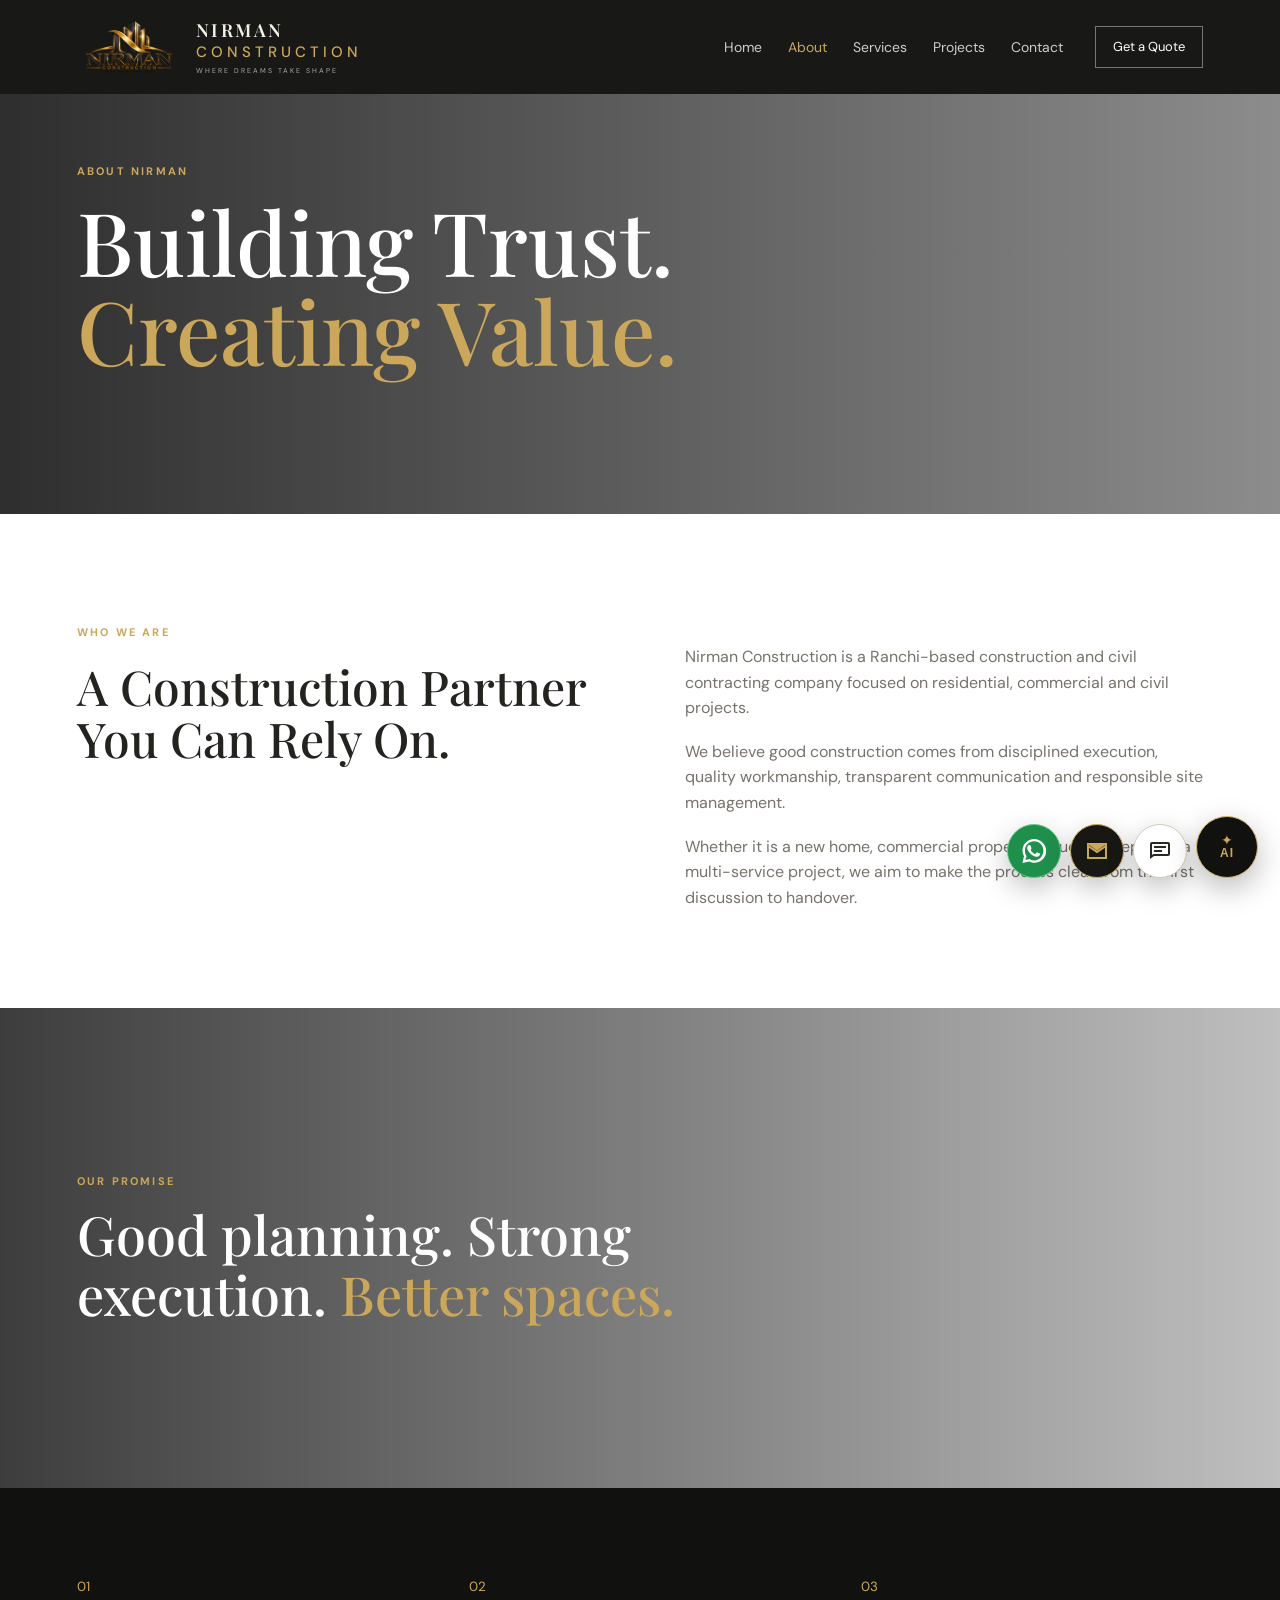
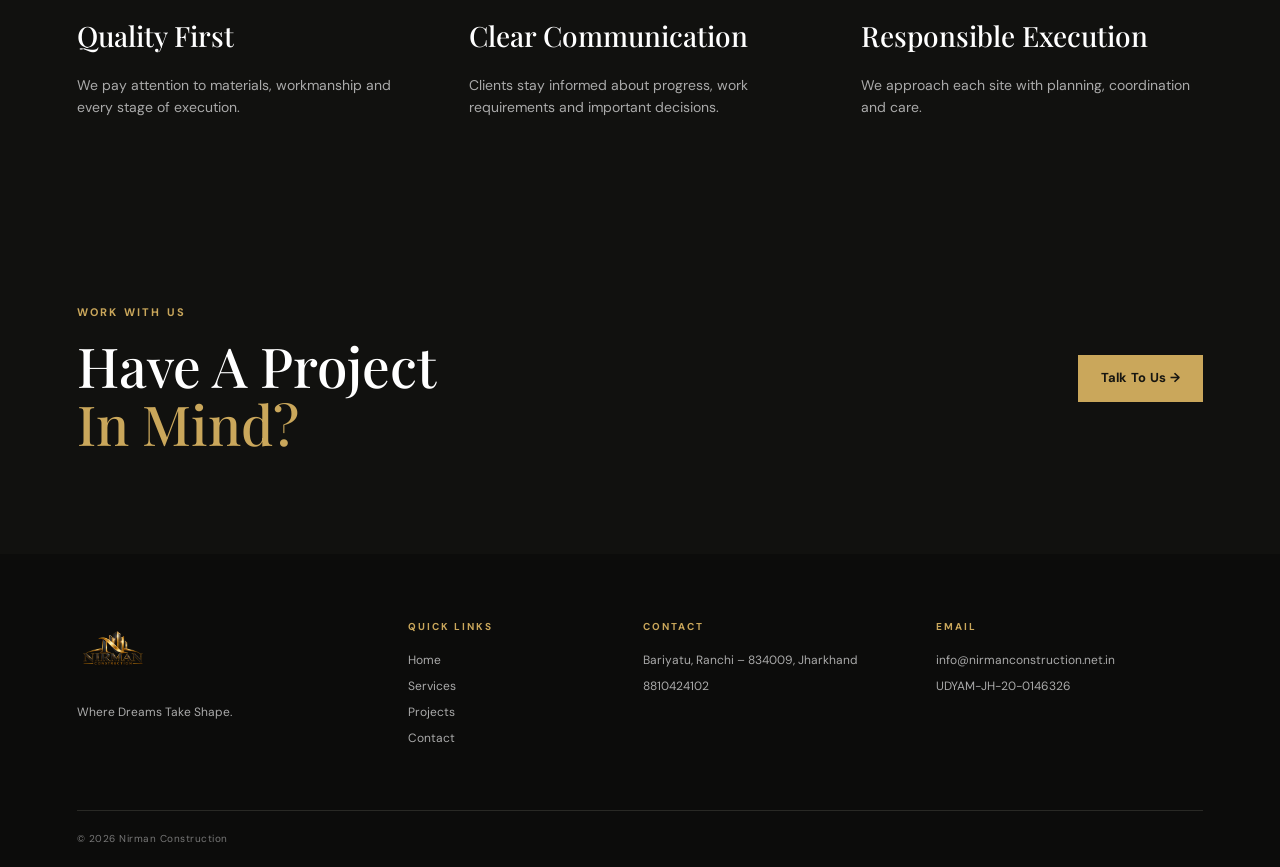
==== commit 06e8ba95: "Add files via upload" ====
--- a/about.html
+++ b/about.html
@@ -1,9 +1,9 @@
 <!DOCTYPE html><html lang="en"><head><meta charset="UTF-8"><meta name="viewport" content="width=device-width,initial-scale=1"><title>About | Nirman Construction</title><meta name="description" content="About Nirman Construction, a Ranchi-based construction and civil contracting company."><link rel="stylesheet" href="style.css"></head>
-<body data-page="about"><header class="site-header"><a class="brand" href="index.html"><img src="logo.png" alt="Nirman Construction logo"><span>NIRMAN <b>CONSTRUCTION</b></span></a><nav><a href="index.html">Home</a><a class="active" href="about.html">About</a><a href="services.html">Services</a><a href="portfolio.html">Projects</a><a href="contact.html">Contact</a></nav><a class="header-btn" href="contact.html">Get a Quote</a></header>
+<body data-page="about"><header class="site-header"><a class="brand" href="index.html"><img src="logo.png" alt="Nirman Construction logo"><span class="brand-name"><strong>NIRMAN</strong><b>CONSTRUCTION</b><small>WHERE DREAMS TAKE SHAPE</small></span></a><nav><a href="index.html">Home</a><a class="active" href="about.html">About</a><a href="services.html">Services</a><a href="portfolio.html">Projects</a><a href="contact.html">Contact</a></nav><a class="header-btn" href="contact.html">Get a Quote</a></header>
 <section class="page-hero page-hero-about"><div class="container"><p class="eyebrow">ABOUT NIRMAN</p><h1>Building Trust.<br><span>Creating Value.</span></h1></div></section>
 <section class="split container"><div><p class="eyebrow">WHO WE ARE</p><h2>A Construction Partner You Can Rely On.</h2></div><div><p>Nirman Construction is a Ranchi-based construction and civil contracting company focused on residential, commercial and civil projects.</p><p>We believe good construction comes from disciplined execution, quality workmanship, transparent communication and responsible site management.</p><p>Whether it is a new home, commercial property, structural repair or a multi-service project, we aim to make the process clear from the first discussion to handover.</p></div></section>
 <section class="about-image-band"><div class="container"><div class="image-caption"><p class="eyebrow">OUR PROMISE</p><h2>Good planning. Strong execution. <span>Better spaces.</span></h2></div></div></section>
 <section class="dark-band"><div class="container values"><div><small>01</small><h3>Quality First</h3><p>We pay attention to materials, workmanship and every stage of execution.</p></div><div><small>02</small><h3>Clear Communication</h3><p>Clients stay informed about progress, work requirements and important decisions.</p></div><div><small>03</small><h3>Responsible Execution</h3><p>We approach each site with planning, coordination and care.</p></div></div></section>
 <section class="cta"><div class="container cta-inner"><div><p class="eyebrow">WORK WITH US</p><h2>Have A Project<br><span>In Mind?</span></h2></div><a class="btn gold" href="contact.html">Talk To Us →</a></div></section>
-<footer><div class="container footer-grid"><div><img class="footer-logo" src="logo.png" alt="Nirman Construction logo"><p>Where Dreams Take Shape.</p></div><div><h4>QUICK LINKS</h4><a href="index.html">Home</a><a href="services.html">Services</a><a href="portfolio.html">Projects</a><a href="contact.html">Contact</a></div><div><h4>CONTACT</h4><p>Bariyatu, Ranchi – 834009, Jharkhand</p><a href="tel:88104241402">8810424102</a></div><div><h4>EMAIL</h4><a href="mailto:info@nirmanconstruction.net.in">info@nirmanconstruction.net.in</a><p>UDYAM-JH-20-0146326</p></div></div><div class="container copyright">© 2026 Nirman Construction</div></footer>
-<div id="ai-assistant" class="ai-widget"><button class="ai-toggle" aria-label="Open Nirman AI Assistant"><span>✦</span><b>AI</b></button><div class="ai-panel"><div class="ai-head"><div><strong>Nirman AI Assistant</strong><small>Project guidance & service help</small></div><button class="ai-close">×</button></div><div class="ai-messages" id="ai-messages"><div class="ai-msg bot">Tell me what you are planning and I’ll guide you to the right Nirman service.</div></div><div class="ai-quick"><button data-ai="services">Services</button><button data-ai="turnkey">Turnkey?</button><button data-ai="process">Process</button><button data-ai="quote">Get Quote</button></div><div class="ai-input"><input id="ai-input" placeholder="Ask about your project..."><button id="ai-send">Send</button></div></div></div><script src="script.js"></script></body></html>
+<footer><div class="container footer-grid"><div><img class="footer-logo" src="logo.png" alt="Nirman Construction logo"><p>Where Dreams Take Shape.</p></div><div><h4>QUICK LINKS</h4><a href="index.html">Home</a><a href="services.html">Services</a><a href="portfolio.html">Projects</a><a href="contact.html">Contact</a></div><div><h4>CONTACT</h4><p>Bariyatu, Ranchi – 834009, Jharkhand</p><a href="tel:8810424102">8810424102</a></div><div><h4>EMAIL</h4><a href="mailto:info@nirmanconstruction.net.in">info@nirmanconstruction.net.in</a><p>UDYAM-JH-20-0146326</p></div></div><div class="container copyright">© 2026 Nirman Construction</div></footer>
+<div class="floating-contact"><a class="quick-contact whatsapp" href="https://wa.me/918810424102?text=Hello%20Nirman%20Construction%2C%20I%20would%20like%20to%20discuss%20a%20project." target="_blank" rel="noopener" aria-label="Chat on WhatsApp" title="WhatsApp"><svg viewBox="0 0 24 24" aria-hidden="true"><path d="M20.5 3.5A11.7 11.7 0 0 0 12.1 0C5.7 0 .5 5.2.5 11.6c0 2 .5 4 1.5 5.7L.4 24l6.9-1.6c1.6.9 3.4 1.3 5.2 1.3h.1c6.4 0 11.6-5.2 11.6-11.6 0-3.1-1.3-6.3-3.7-8.6ZM12.5 21.5c-1.6 0-3.2-.4-4.6-1.2l-.3-.2-4.1 1 1.1-4-.2-.3c-1-1.5-1.5-3.3-1.5-5.1C2.9 6.4 7 2.3 12.1 2.3s9.3 4.1 9.3 9.3-4.1 9.9-8.9 9.9Zm5.1-7.1c-.3-.2-1.9-.9-2.2-1-.3-.1-.5-.2-.7.2-.2.3-.8 1-1 1.2-.2.2-.4.2-.7.1-1.9-.9-3.1-1.6-4.3-3.7-.3-.5.3-.5.8-1.7.1-.3 0-.5-.1-.7-.1-.2-.7-1.7-1-2.3-.3-.6-.5-.5-.7-.5h-.6c-.2 0-.5.1-.8.4-.3.3-1.1 1.1-1.1 2.6s1.1 3 1.3 3.2c.2.2 2.2 3.4 5.4 4.7 2 .8 2.8.9 3.8.8.6-.1 1.9-.8 2.2-1.6.3-.8.3-1.5.2-1.6-.1-.1-.3-.2-.6-.4Z"/></svg></a><a class="quick-contact email" href="mailto:info@nirmanconstruction.net.in?subject=Project%20Enquiry%20-%20Nirman%20Construction" aria-label="Send Email" title="Email"><svg viewBox="0 0 24 24" aria-hidden="true"><path d="M2 4h20v16H2V4Zm2 2v.4l8 5.4 8-5.4V6l-8 5.4L4 6Zm0 12h16V8.8l-8 5.4-8-5.4V18Z"/></svg></a><a class="quick-contact sms" href="sms:+918810424102?body=Hello%20Nirman%20Construction%2C%20I%20would%20like%20to%20discuss%20a%20project." aria-label="Send Message" title="Message"><svg viewBox="0 0 24 24" aria-hidden="true"><path d="M20 3H4a2 2 0 0 0-2 2v15l4-3h14a2 2 0 0 0 2-2V5a2 2 0 0 0-2-2Zm0 12H5.3L4 16V5h16v10ZM6 7h12v2H6V7Zm0 4h8v2H6v-2Z"/></svg></a><div id="ai-assistant" class="ai-widget"><button class="ai-toggle" aria-label="Open Nirman AI Assistant"><span>✦</span><b>AI</b></button><div class="ai-panel"><div class="ai-head"><div><strong>Nirman AI Assistant</strong><small>Project guidance & service help</small></div><button class="ai-close">×</button></div><div class="ai-messages" id="ai-messages"><div class="ai-msg bot">Tell me what you are planning and I’ll guide you to the right Nirman service.</div></div><div class="ai-quick"><button data-ai="services">Services</button><button data-ai="turnkey">Turnkey?</button><button data-ai="process">Process</button><button data-ai="quote">Get Quote</button></div><div class="ai-input"><input id="ai-input" placeholder="Ask about your project..."><button id="ai-send">Send</button></div></div></div></div><script src="script.js"></script></body></html>
--- a/style.css
+++ b/style.css
@@ -1,7 +1,7 @@
 @import url('https://fonts.googleapis.com/css2?family=DM+Sans:wght@400;500;600;700&family=Playfair+Display:wght@500;600&display=swap');
 :root{--dark:#11110f;--dark2:#1b1b18;--gold:#caa75b;--cream:#f4f1e9;--text:#24231f;--muted:#77736b;--line:#ddd8cd}
 *{box-sizing:border-box;margin:0;padding:0}html{scroll-behavior:smooth}body{font-family:"DM Sans",Arial,sans-serif;color:var(--text);background:#fff;line-height:1.6}a{text-decoration:none;color:inherit}.container{width:min(1160px,88%);margin:auto}
-.site-header{height:82px;background:rgba(17,17,15,.97);color:#fff;display:flex;align-items:center;padding:0 6%;gap:32px;position:sticky;top:0;z-index:50}.brand{display:flex;align-items:center;gap:11px;margin-right:auto;font-size:15px;letter-spacing:1.4px}.brand img{width:58px;height:58px;object-fit:contain}.brand b{font-weight:400}.site-header nav{display:flex;gap:26px;font-size:14px}.site-header nav a{opacity:.78}.site-header nav a:hover,.site-header nav .active{opacity:1;color:var(--gold)}.header-btn{border:1px solid #777;padding:10px 17px;font-size:13px}
+.site-header{height:94px;background:rgba(17,17,15,.97);color:#fff;display:flex;align-items:center;padding:0 6%;gap:32px;position:sticky;top:0;z-index:50}.brand{display:flex;align-items:center;gap:15px;margin-right:auto;min-width:270px}.brand img{width:104px;height:70px;object-fit:contain}.brand-name{display:flex;flex-direction:column;line-height:1}.brand-name strong{font-family:"Playfair Display",serif;font-size:18px;letter-spacing:2.5px;font-weight:600;color:#f5f1e8}.brand-name b{font-size:15px;letter-spacing:4px;font-weight:500;color:var(--gold);margin-top:6px}.brand-name small{font-size:7px;letter-spacing:2px;color:#aaa;margin-top:7px}.site-header nav{display:flex;gap:26px;font-size:14px}.site-header nav a{opacity:.78}.site-header nav a:hover,.site-header nav .active{opacity:1;color:var(--gold)}.header-btn{border:1px solid #777;padding:10px 17px;font-size:13px}
 .hero{min-height:680px;position:relative;display:flex;align-items:center;color:#fff;overflow:hidden}.hero-slides,.hero-slide,.hero-overlay{position:absolute;inset:0}.hero-slide{background-position:center;background-size:cover;opacity:0;transform:scale(1.04);transition:opacity 1s ease,transform 6s ease}.hero-slide.active{opacity:1;transform:scale(1)}.hero-overlay{background:linear-gradient(90deg,rgba(0,0,0,.84),rgba(0,0,0,.34))}.hero-content{position:relative;z-index:2}.eyebrow{font-size:11px;letter-spacing:2.2px;color:var(--gold);font-weight:700;margin-bottom:15px}.hero h1,.page-hero h1{font-family:"Playfair Display",serif;font-weight:500;font-size:clamp(48px,7vw,88px);line-height:1.02}.hero h1 span,.page-hero h1 span,h2 span{color:var(--gold)}.hero-text{max-width:650px;margin:25px 0;font-size:18px;color:#ddd}.actions{display:flex;gap:10px}.btn{display:inline-block;padding:13px 23px;font-size:13px;font-weight:700;letter-spacing:.3px;border:none;cursor:pointer}.btn.gold{background:var(--gold);color:#171611}.btn.light{border:1px solid #aaa;color:#fff}.btn.dark{background:var(--dark);color:#fff}.hero-scroll{position:absolute;bottom:25px;right:6%;font-size:10px;letter-spacing:2px;color:#bbb;z-index:2}.hero-dots{position:absolute;z-index:3;bottom:25px;left:6%;display:flex;gap:7px}.hero-dot{width:26px;height:3px;border:0;background:#777;cursor:pointer;transition:.25s}.hero-dot.active{background:var(--gold);width:45px}
 .intro{display:grid;grid-template-columns:1fr 1fr;gap:90px;padding-top:110px;padding-bottom:110px}.intro h2,.section-heading h2,.split h2,.contact-page h2{font-family:"Playfair Display",serif;font-size:48px;line-height:1.1;font-weight:500}.intro-copy{padding-top:28px;color:var(--muted);max-width:520px}.intro-copy p{margin-bottom:22px}.text-link{font-size:12px;letter-spacing:1px;font-weight:700;border-bottom:1px solid #bbb;padding-bottom:6px}.stats{background:var(--dark);color:#fff}.stats-grid{display:grid;grid-template-columns:repeat(4,1fr);padding:55px 0}.stats-grid div{display:flex;align-items:center;gap:20px;border-right:1px solid #3b3b37;padding-left:30px}.stats-grid div:first-child{padding-left:0}.stats-grid div:last-child{border:0}.stats-grid strong{font-family:"Playfair Display",serif;color:var(--gold);font-size:38px;font-weight:500}.stats-grid span{font-size:12px;line-height:1.4;color:#bbb}
 .services-preview,.projects{padding-top:110px;padding-bottom:110px}.section-heading{display:flex;justify-content:space-between;align-items:end;margin-bottom:45px}.section-heading .text-link{margin-bottom:5px}.service-grid{display:grid;grid-template-columns:repeat(4,1fr);gap:1px;background:#ddd}.service-card{background:#fff;min-height:265px;padding:30px;position:relative;border:1px solid #eee;transition:.25s}.service-card:hover{background:var(--dark);color:#fff}.service-card small{color:var(--gold);font-weight:700}.service-card h3{font-family:"Playfair Display",serif;font-size:24px;font-weight:500;margin:45px 0 12px;line-height:1.15}.service-card p{font-size:13px;color:var(--muted)}.service-card:hover p{color:#bbb}.service-card span{position:absolute;right:28px;bottom:25px;color:var(--gold)}
@@ -14,6 +14,21 @@
 footer{background:#0c0c0b;color:#fff;padding-top:65px}.footer-grid{display:grid;grid-template-columns:1.5fr 1fr 1.3fr 1.4fr;gap:45px;padding-bottom:55px}.footer-logo{width:72px;height:60px;object-fit:contain;margin-bottom:10px}.footer-grid h4{font-size:10px;letter-spacing:2px;color:var(--gold);margin-bottom:16px}.footer-grid a,.footer-grid p{display:block;color:#aaa;font-size:12px;margin:7px 0}.footer-grid a:hover{color:#fff}.copyright{border-top:1px solid #292925;padding:20px 0;color:#777;font-size:10px;letter-spacing:.5px}
 .ai-widget{position:fixed;right:22px;bottom:22px;z-index:1000}.ai-toggle{width:62px;height:62px;border-radius:50%;border:1px solid #d8b66b;background:var(--dark);color:var(--gold);box-shadow:0 10px 30px rgba(0,0,0,.28);cursor:pointer;display:flex;flex-direction:column;align-items:center;justify-content:center}.ai-toggle span{font-size:14px;line-height:12px}.ai-toggle b{font-size:12px;letter-spacing:1px}.ai-panel{position:absolute;right:0;bottom:76px;width:350px;background:#fff;border:1px solid #ddd6c8;box-shadow:0 18px 50px rgba(0,0,0,.25);display:none;overflow:hidden}.ai-widget.open .ai-panel{display:block}.ai-head{background:var(--dark);color:#fff;padding:16px;display:flex;justify-content:space-between;align-items:center}.ai-head strong,.ai-head small{display:block}.ai-head strong{font-size:14px}.ai-head small{font-size:10px;color:#aaa;margin-top:3px}.ai-close{background:none;border:0;color:#fff;font-size:22px;cursor:pointer}.ai-messages{height:250px;overflow:auto;padding:15px;background:#faf9f5}.ai-msg{max-width:88%;padding:10px 12px;margin-bottom:10px;font-size:12px;line-height:1.5;border-radius:2px}.ai-msg.bot{background:#fff;border:1px solid #e8e2d7}.ai-msg.user{background:#f0e3c7;margin-left:auto}.ai-quick{display:flex;gap:6px;flex-wrap:wrap;padding:10px;border-top:1px solid #eee}.ai-quick button{font-size:10px;border:1px solid #cfc6b5;background:#fff;padding:7px 9px;cursor:pointer}.ai-input{display:flex;border-top:1px solid #eee}.ai-input input{flex:1;border:0;padding:12px;outline:none;font:inherit;font-size:12px}.ai-input button{border:0;background:var(--gold);padding:0 13px;cursor:pointer;font-weight:700;font-size:11px}
 @media(max-width:900px){.site-header{height:auto;min-height:74px;flex-wrap:wrap;padding:12px 5%}.site-header nav{order:3;width:100%;justify-content:center;gap:15px}.header-btn{display:none}.intro,.split,.contact-page,.feature{grid-template-columns:1fr}.intro{gap:20px}.stats-grid{grid-template-columns:1fr 1fr;gap:25px}.stats-grid div{border:0;padding-left:0}.service-grid{grid-template-columns:1fr 1fr}.project-grid{grid-template-columns:1fr 1fr}.feature-image{min-height:380px}.footer-grid{grid-template-columns:1fr 1fr}.cta-inner{gap:30px}.cta h2{font-size:45px}.service-detail-card,.service-detail-card:nth-child(even){grid-template-columns:1fr}.service-detail-card:nth-child(even) img{order:0}.service-detail-card img{min-height:300px}.option-grid,.service-options{grid-template-columns:1fr}.service-options .turnkey-choice{grid-column:auto}}
-@media(max-width:600px){.hero{min-height:620px}.hero h1,.page-hero h1{font-size:50px}.hero-text{font-size:16px}.intro h2,.section-heading h2,.split h2,.contact-page h2{font-size:38px}.stats-grid,.service-grid,.project-grid,.values,.footer-grid{grid-template-columns:1fr}.section-heading,.cta-inner{display:block}.section-heading .text-link{display:inline-block;margin-top:20px}.feature-copy{padding:60px 8%}.feature-copy h2,.cta h2,.image-caption h2{font-size:42px}.project-card{min-height:360px}.contact-page{gap:45px}.site-header nav{overflow-x:auto;justify-content:flex-start;padding-bottom:3px}.brand{font-size:13px}.contact-page form{padding:24px 18px}.form-grid{grid-template-columns:1fr}.full{grid-column:auto}.ai-panel{width:min(350px,calc(100vw - 32px));right:-5px}.ai-widget{right:16px;bottom:16px}.hero-dots{bottom:20px}.hero-scroll{display:none}}
+@media(max-width:600px){.hero{min-height:620px}.hero h1,.page-hero h1{font-size:50px}.hero-text{font-size:16px}.intro h2,.section-heading h2,.split h2,.contact-page h2{font-size:38px}.stats-grid,.service-grid,.project-grid,.values,.footer-grid{grid-template-columns:1fr}.section-heading,.cta-inner{display:block}.section-heading .text-link{display:inline-block;margin-top:20px}.feature-copy{padding:60px 8%}.feature-copy h2,.cta h2,.image-caption h2{font-size:42px}.project-card{min-height:360px}.contact-page{gap:45px}.site-header nav{overflow-x:auto;justify-content:flex-start;padding-bottom:3px}.brand{min-width:0;gap:8px}.brand img{width:88px;height:58px}.brand-name strong{font-size:15px}.brand-name b{font-size:12px;letter-spacing:3px}.brand-name small{font-size:6px;letter-spacing:1.5px}.contact-page form{padding:24px 18px}.form-grid{grid-template-columns:1fr}.full{grid-column:auto}.ai-panel{width:min(350px,calc(100vw - 32px));right:-5px}.ai-widget{right:16px;bottom:16px}.hero-dots{bottom:20px}.hero-scroll{display:none}}
 
 .service-detail-card img{background:#ddd}.page-hero .hero-text{max-width:700px;color:#ddd;margin-top:18px}.service-detail-card h2{margin-top:4px}.service-detail-card ul li b{color:#403d37}.ai-quick{max-height:92px;overflow:auto}.ai-msg.bot{white-space:pre-line}
+
+/* Premium floating contact dock */
+.floating-contact{position:fixed;right:22px;bottom:22px;z-index:1000;display:flex;align-items:flex-end;gap:9px}
+.quick-contact{width:54px;height:54px;border-radius:50%;display:flex;align-items:center;justify-content:center;border:1px solid rgba(255,255,255,.28);box-shadow:0 10px 28px rgba(0,0,0,.25);transition:transform .2s ease,box-shadow .2s ease;text-decoration:none}
+.quick-contact:hover{transform:translateY(-4px);box-shadow:0 15px 34px rgba(0,0,0,.32)}
+.quick-contact svg{width:24px;height:24px;fill:currentColor}
+.quick-contact.whatsapp{background:#1f8f4c;color:#fff;border-color:#64c88a}
+.quick-contact.email{background:#171713;color:var(--gold);border-color:#caa75b}
+.quick-contact.sms{background:#fff;color:#292823;border-color:#d2cab9}
+.ai-widget{position:relative;right:auto;bottom:auto;z-index:1001}
+.ai-toggle{width:62px;height:62px}
+.form-intro{padding:0 0 26px;margin-bottom:5px}.form-intro h3{font-family:"Playfair Display",serif;font-size:31px;font-weight:500;margin:9px 0 5px}.form-intro p{font-size:12px;color:var(--muted);max-width:520px}.smart-badge{display:inline-block;font-size:9px;letter-spacing:1.8px;color:var(--gold);font-weight:700;border:1px solid #d4bd85;padding:6px 9px}
+.project-choice-grid{display:grid;grid-template-columns:1fr 1fr;gap:10px;margin-bottom:18px}.project-choice{display:flex!important;align-items:center;gap:12px;padding:15px!important;background:#fff;border:1px solid #e6e0d4;cursor:pointer;transition:.2s}.project-choice:has(input:checked){border-color:var(--gold);background:#fffaf0;box-shadow:inset 3px 0 var(--gold)}.project-choice input{position:absolute;opacity:0;pointer-events:none}.project-choice .choice-icon{width:32px;height:32px;border:1px solid #d6c7a7;border-radius:50%;display:flex;align-items:center;justify-content:center;color:var(--gold);font-size:18px;flex:0 0 32px}.project-choice b,.project-choice small{display:block}.project-choice b{font-size:12px}.project-choice small{font-size:10px;color:#888;margin-top:3px;font-weight:400}.smart-fields{background:rgba(255,255,255,.62);border:1px solid #e4ddcf;padding:20px 20px 2px;margin-bottom:24px}.smart-fields[hidden]{display:none}.smart-fields-title{font-size:9px;letter-spacing:1.8px;color:#9a7a39;font-weight:700;margin-bottom:14px}
+@media(max-width:900px){.floating-contact{right:16px;bottom:16px}.quick-contact{width:48px;height:48px}.ai-toggle{width:58px;height:58px}}
+@media(max-width:600px){.floating-contact{gap:6px}.quick-contact{width:43px;height:43px}.quick-contact svg{width:20px;height:20px}.ai-toggle{width:52px;height:52px}.ai-panel{bottom:65px}.brand-name small{display:none}.brand img{width:80px;height:52px}.site-header{min-height:76px}}
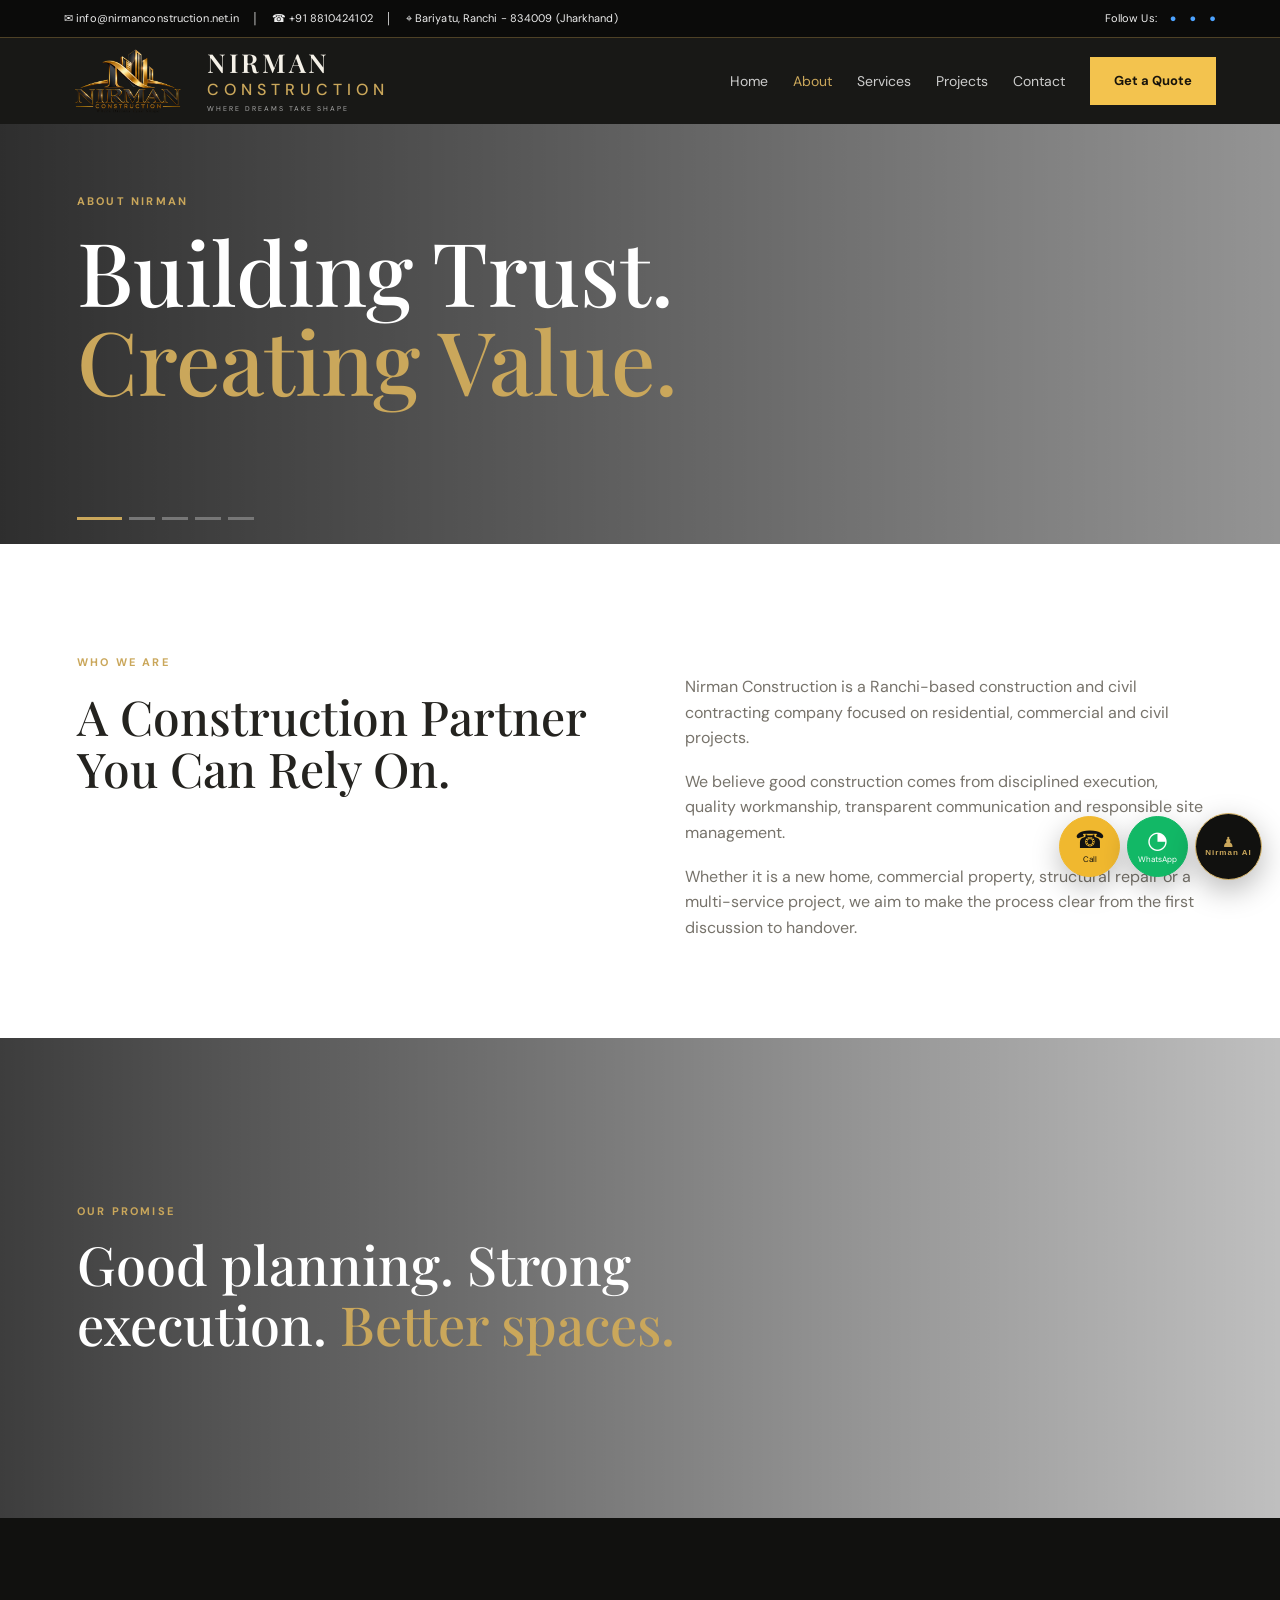
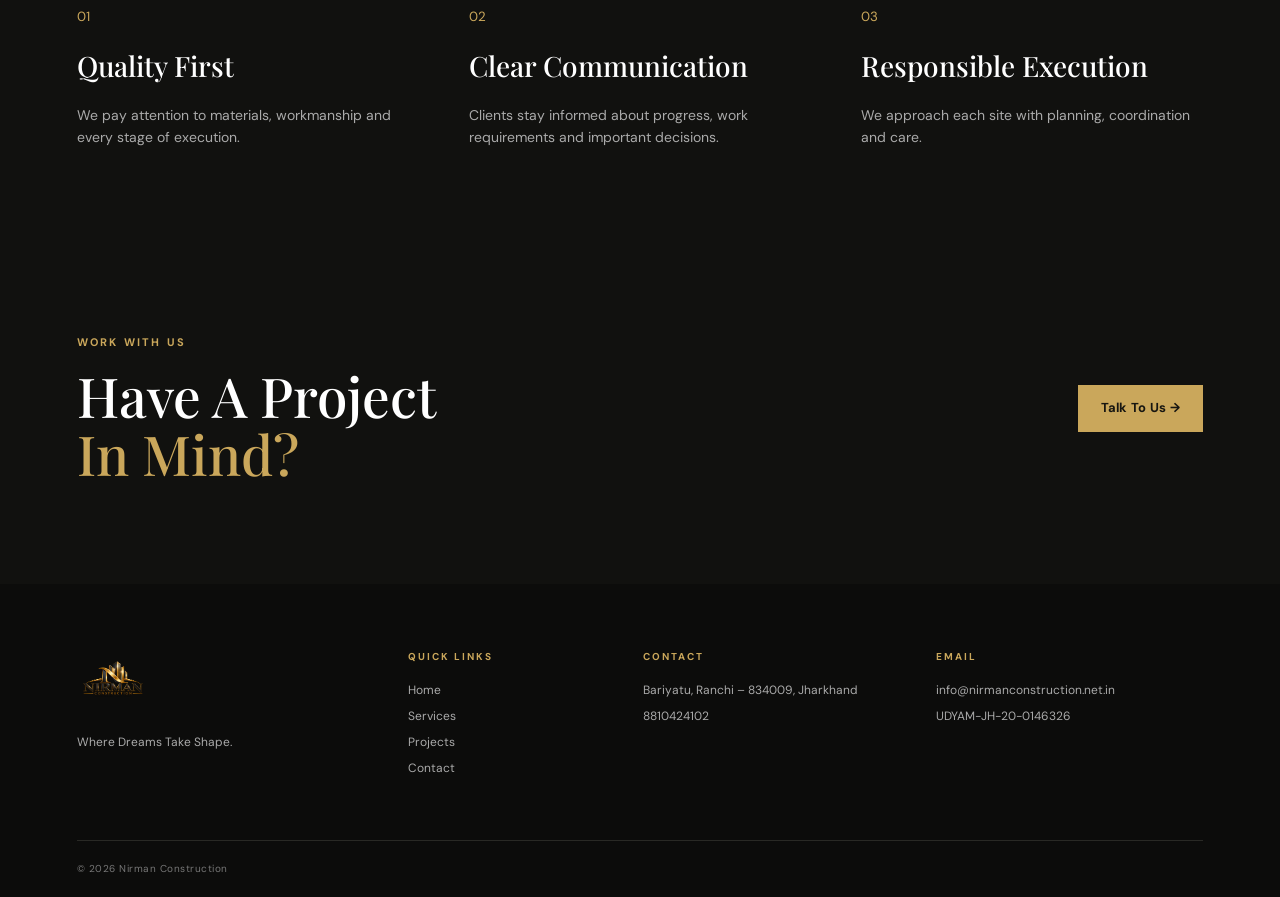
==== commit b92090a9: "Add files via upload" ====
--- a/about.html
+++ b/about.html
@@ -1,9 +1,20 @@
 <!DOCTYPE html><html lang="en"><head><meta charset="UTF-8"><meta name="viewport" content="width=device-width,initial-scale=1"><title>About | Nirman Construction</title><meta name="description" content="About Nirman Construction, a Ranchi-based construction and civil contracting company."><link rel="stylesheet" href="style.css"></head>
-<body data-page="about"><header class="site-header"><a class="brand" href="index.html"><img src="logo.png" alt="Nirman Construction logo"><span class="brand-name"><strong>NIRMAN</strong><b>CONSTRUCTION</b><small>WHERE DREAMS TAKE SHAPE</small></span></a><nav><a href="index.html">Home</a><a class="active" href="about.html">About</a><a href="services.html">Services</a><a href="portfolio.html">Projects</a><a href="contact.html">Contact</a></nav><a class="header-btn" href="contact.html">Get a Quote</a></header>
-<section class="page-hero page-hero-about"><div class="container"><p class="eyebrow">ABOUT NIRMAN</p><h1>Building Trust.<br><span>Creating Value.</span></h1></div></section>
+<body data-page="about"><header class="topbar"><div class="topbar-left"><a href="mailto:info@nirmanconstruction.net.in">✉ info@nirmanconstruction.net.in</a><span>│</span><a href="tel:8810424102">☎ +91 8810424102</a><span>│</span><span>⌖ Bariyatu, Ranchi - 834009 (Jharkhand)</span></div><div class="topbar-right"><span>Follow Us:</span><span>●</span><span>●</span><span>●</span></div></header><header class="site-header"><a class="brand" href="index.html"><img src="logo.png" alt="Nirman Construction logo"><span class="brand-name"><strong>NIRMAN</strong><b>CONSTRUCTION</b><small>WHERE DREAMS TAKE SHAPE</small></span></a><nav><a href="index.html">Home</a><a class="active" href="about.html">About</a><a href="services.html">Services</a><a href="portfolio.html">Projects</a><a href="contact.html">Contact</a></nav><a class="header-btn" href="contact.html">Get a Quote</a></header>
+<section class="page-hero page-hero-slider">
+  <div class="page-hero-slides">
+    <div class="page-hero-slide active" style="background-image:url('https://images.unsplash.com/photo-1504307651254-35680f356dfd?auto=format&fit=crop&w=2200&q=90')"></div>
+    <div class="page-hero-slide" style="background-image:url('https://images.unsplash.com/photo-1541888946425-d81bb19240f5?auto=format&fit=crop&w=2200&q=90')"></div>
+    <div class="page-hero-slide" style="background-image:url('https://images.unsplash.com/photo-1503387762-592deb58ef4e?auto=format&fit=crop&w=2200&q=90')"></div>
+    <div class="page-hero-slide" style="background-image:url('https://images.unsplash.com/photo-1497366754035-f200968a6e72?auto=format&fit=crop&w=2200&q=90')"></div>
+    <div class="page-hero-slide" style="background-image:url('https://images.unsplash.com/photo-1600607687920-4e2a09cf159d?auto=format&fit=crop&w=2200&q=90')"></div>
+  </div>
+  <div class="page-hero-overlay"></div>
+  <div class="container page-hero-content"><p class="eyebrow">ABOUT NIRMAN</p><h1>Building Trust.<br><span>Creating Value.</span></h1></div>
+  <div class="hero-dots page-hero-dots" aria-label="Hero image controls"><button class="hero-dot active" data-slide="0"></button><button class="hero-dot" data-slide="1"></button><button class="hero-dot" data-slide="2"></button><button class="hero-dot" data-slide="3"></button><button class="hero-dot" data-slide="4"></button></div>
+</section>
 <section class="split container"><div><p class="eyebrow">WHO WE ARE</p><h2>A Construction Partner You Can Rely On.</h2></div><div><p>Nirman Construction is a Ranchi-based construction and civil contracting company focused on residential, commercial and civil projects.</p><p>We believe good construction comes from disciplined execution, quality workmanship, transparent communication and responsible site management.</p><p>Whether it is a new home, commercial property, structural repair or a multi-service project, we aim to make the process clear from the first discussion to handover.</p></div></section>
 <section class="about-image-band"><div class="container"><div class="image-caption"><p class="eyebrow">OUR PROMISE</p><h2>Good planning. Strong execution. <span>Better spaces.</span></h2></div></div></section>
 <section class="dark-band"><div class="container values"><div><small>01</small><h3>Quality First</h3><p>We pay attention to materials, workmanship and every stage of execution.</p></div><div><small>02</small><h3>Clear Communication</h3><p>Clients stay informed about progress, work requirements and important decisions.</p></div><div><small>03</small><h3>Responsible Execution</h3><p>We approach each site with planning, coordination and care.</p></div></div></section>
 <section class="cta"><div class="container cta-inner"><div><p class="eyebrow">WORK WITH US</p><h2>Have A Project<br><span>In Mind?</span></h2></div><a class="btn gold" href="contact.html">Talk To Us →</a></div></section>
 <footer><div class="container footer-grid"><div><img class="footer-logo" src="logo.png" alt="Nirman Construction logo"><p>Where Dreams Take Shape.</p></div><div><h4>QUICK LINKS</h4><a href="index.html">Home</a><a href="services.html">Services</a><a href="portfolio.html">Projects</a><a href="contact.html">Contact</a></div><div><h4>CONTACT</h4><p>Bariyatu, Ranchi – 834009, Jharkhand</p><a href="tel:8810424102">8810424102</a></div><div><h4>EMAIL</h4><a href="mailto:info@nirmanconstruction.net.in">info@nirmanconstruction.net.in</a><p>UDYAM-JH-20-0146326</p></div></div><div class="container copyright">© 2026 Nirman Construction</div></footer>
-<div class="floating-contact"><a class="quick-contact whatsapp" href="https://wa.me/918810424102?text=Hello%20Nirman%20Construction%2C%20I%20would%20like%20to%20discuss%20a%20project." target="_blank" rel="noopener" aria-label="Chat on WhatsApp" title="WhatsApp"><svg viewBox="0 0 24 24" aria-hidden="true"><path d="M20.5 3.5A11.7 11.7 0 0 0 12.1 0C5.7 0 .5 5.2.5 11.6c0 2 .5 4 1.5 5.7L.4 24l6.9-1.6c1.6.9 3.4 1.3 5.2 1.3h.1c6.4 0 11.6-5.2 11.6-11.6 0-3.1-1.3-6.3-3.7-8.6ZM12.5 21.5c-1.6 0-3.2-.4-4.6-1.2l-.3-.2-4.1 1 1.1-4-.2-.3c-1-1.5-1.5-3.3-1.5-5.1C2.9 6.4 7 2.3 12.1 2.3s9.3 4.1 9.3 9.3-4.1 9.9-8.9 9.9Zm5.1-7.1c-.3-.2-1.9-.9-2.2-1-.3-.1-.5-.2-.7.2-.2.3-.8 1-1 1.2-.2.2-.4.2-.7.1-1.9-.9-3.1-1.6-4.3-3.7-.3-.5.3-.5.8-1.7.1-.3 0-.5-.1-.7-.1-.2-.7-1.7-1-2.3-.3-.6-.5-.5-.7-.5h-.6c-.2 0-.5.1-.8.4-.3.3-1.1 1.1-1.1 2.6s1.1 3 1.3 3.2c.2.2 2.2 3.4 5.4 4.7 2 .8 2.8.9 3.8.8.6-.1 1.9-.8 2.2-1.6.3-.8.3-1.5.2-1.6-.1-.1-.3-.2-.6-.4Z"/></svg></a><a class="quick-contact email" href="mailto:info@nirmanconstruction.net.in?subject=Project%20Enquiry%20-%20Nirman%20Construction" aria-label="Send Email" title="Email"><svg viewBox="0 0 24 24" aria-hidden="true"><path d="M2 4h20v16H2V4Zm2 2v.4l8 5.4 8-5.4V6l-8 5.4L4 6Zm0 12h16V8.8l-8 5.4-8-5.4V18Z"/></svg></a><a class="quick-contact sms" href="sms:+918810424102?body=Hello%20Nirman%20Construction%2C%20I%20would%20like%20to%20discuss%20a%20project." aria-label="Send Message" title="Message"><svg viewBox="0 0 24 24" aria-hidden="true"><path d="M20 3H4a2 2 0 0 0-2 2v15l4-3h14a2 2 0 0 0 2-2V5a2 2 0 0 0-2-2Zm0 12H5.3L4 16V5h16v10ZM6 7h12v2H6V7Zm0 4h8v2H6v-2Z"/></svg></a><div id="ai-assistant" class="ai-widget"><button class="ai-toggle" aria-label="Open Nirman AI Assistant"><span>✦</span><b>AI</b></button><div class="ai-panel"><div class="ai-head"><div><strong>Nirman AI Assistant</strong><small>Project guidance & service help</small></div><button class="ai-close">×</button></div><div class="ai-messages" id="ai-messages"><div class="ai-msg bot">Tell me what you are planning and I’ll guide you to the right Nirman service.</div></div><div class="ai-quick"><button data-ai="services">Services</button><button data-ai="turnkey">Turnkey?</button><button data-ai="process">Process</button><button data-ai="quote">Get Quote</button></div><div class="ai-input"><input id="ai-input" placeholder="Ask about your project..."><button id="ai-send">Send</button></div></div></div></div><script src="script.js"></script></body></html>
+<div class="floating-contact"><a class="quick-contact call" href="tel:+918810424102" aria-label="Call Nirman Construction"><span>☎</span><small>Call</small></a><a class="quick-contact whatsapp" href="https://wa.me/918810424102?text=Hello%20Nirman%20Construction%2C%20I%20would%20like%20to%20discuss%20a%20project." target="_blank" rel="noopener" aria-label="WhatsApp"><span>◔</span><small>WhatsApp</small></a><div id="ai-assistant" class="ai-widget"><button class="ai-toggle" aria-label="Open Nirman AI"><span>♟</span><b>Nirman AI</b></button><div class="ai-panel"><div class="ai-head"><div><strong>Nirman AI</strong><small>Construction & Interior Assistant</small></div><button class="ai-close">×</button></div><div class="ai-messages" id="ai-messages"><div class="ai-msg bot">Namaste! 👋 Main Nirman AI hoon. Construction, renovation, interior, estimate aur project process ke baare mein pooch sakte hain.</div></div><div class="ai-quick"><button data-ai="services">Services</button><button data-ai="turnkey">Turnkey?</button><button data-ai="interior">Interior</button><button data-ai="quote">Get Quote</button></div><div class="ai-input"><input id="ai-input" placeholder="Ask Nirman AI..."><button id="ai-send">Send</button></div><a class="ai-wa" href="https://wa.me/918810424102?text=Hello%20Nirman%20AI%2C%20I%20was%20chatting%20on%20your%20website%20and%20want%20to%20continue%20on%20WhatsApp." target="_blank" rel="noopener">💬 Continue this chat on WhatsApp</a></div></div></div><script src="script.js"></script></body></html>
--- a/style.css
+++ b/style.css
@@ -32,3 +32,22 @@
 .project-choice-grid{display:grid;grid-template-columns:1fr 1fr;gap:10px;margin-bottom:18px}.project-choice{display:flex!important;align-items:center;gap:12px;padding:15px!important;background:#fff;border:1px solid #e6e0d4;cursor:pointer;transition:.2s}.project-choice:has(input:checked){border-color:var(--gold);background:#fffaf0;box-shadow:inset 3px 0 var(--gold)}.project-choice input{position:absolute;opacity:0;pointer-events:none}.project-choice .choice-icon{width:32px;height:32px;border:1px solid #d6c7a7;border-radius:50%;display:flex;align-items:center;justify-content:center;color:var(--gold);font-size:18px;flex:0 0 32px}.project-choice b,.project-choice small{display:block}.project-choice b{font-size:12px}.project-choice small{font-size:10px;color:#888;margin-top:3px;font-weight:400}.smart-fields{background:rgba(255,255,255,.62);border:1px solid #e4ddcf;padding:20px 20px 2px;margin-bottom:24px}.smart-fields[hidden]{display:none}.smart-fields-title{font-size:9px;letter-spacing:1.8px;color:#9a7a39;font-weight:700;margin-bottom:14px}
 @media(max-width:900px){.floating-contact{right:16px;bottom:16px}.quick-contact{width:48px;height:48px}.ai-toggle{width:58px;height:58px}}
 @media(max-width:600px){.floating-contact{gap:6px}.quick-contact{width:43px;height:43px}.quick-contact svg{width:20px;height:20px}.ai-toggle{width:52px;height:52px}.ai-panel{bottom:65px}.brand-name small{display:none}.brand img{width:80px;height:52px}.site-header{min-height:76px}}
+
+/* Five rotating hero images on every internal page */
+.page-hero-slider{position:relative;overflow:hidden;min-height:420px;padding-bottom:70px}.page-hero-slides,.page-hero-slide,.page-hero-overlay{position:absolute;inset:0}.page-hero-slide{background-position:center;background-size:cover;opacity:0;transform:scale(1.04);transition:opacity 1s ease,transform 6s ease}.page-hero-slide.active{opacity:1;transform:scale(1)}.page-hero-overlay{background:linear-gradient(90deg,rgba(0,0,0,.82),rgba(0,0,0,.42));z-index:1}.page-hero-content{position:relative;z-index:2;width:min(1160px,88%)}.page-hero-dots{left:6%;bottom:24px}.page-hero-slider .eyebrow,.page-hero-slider h1{position:relative;z-index:2}
+
+/* Founder / team feature */
+.founder-section{background:var(--cream);overflow:hidden}.founder-inner{min-height:520px;display:grid;grid-template-columns:.8fr 1.2fr;align-items:center;gap:70px}.founder-photo{height:520px;display:flex;align-items:end;justify-content:center;overflow:hidden;position:relative}.founder-photo:before{content:"";position:absolute;width:360px;height:360px;border-radius:50%;background:#e8d8b4;bottom:-80px;left:50%;transform:translateX(-50%)}.founder-photo img{position:relative;z-index:1;width:min(100%,500px);height:100%;object-fit:contain;object-position:center bottom;filter:drop-shadow(0 20px 25px rgba(0,0,0,.16))}.founder-copy{padding:70px 0}.founder-copy h2{font-family:"Playfair Display",serif;font-size:52px;line-height:1.06;font-weight:500;margin:10px 0 22px}.founder-copy>p:not(.eyebrow){max-width:620px;color:var(--muted);font-size:15px;line-height:1.8}.founder-points{display:flex;flex-wrap:wrap;gap:10px 25px;margin:25px 0 30px}.founder-points span{font-size:11px;font-weight:700;color:#555047}.founder-points span::first-letter{color:var(--gold)}
+@media(max-width:900px){.founder-inner{grid-template-columns:1fr;gap:10px}.founder-photo{height:430px}.founder-copy{padding:25px 0 65px}.founder-copy h2{font-size:40px}}
+
+/* FINAL NIRMAN MOCKUP POLISH */
+.topbar{height:38px;background:#0b0b0a;color:#eee;display:flex;align-items:center;justify-content:space-between;padding:0 5%;font-size:11px;border-bottom:1px solid rgba(202,167,91,.35);letter-spacing:.1px}.topbar-left,.topbar-right{display:flex;align-items:center;gap:13px}.topbar a:hover{color:var(--gold)}.topbar-right span:not(:first-child){color:#4da3ff}
+.site-header{height:86px;padding:0 5%;gap:25px}.site-header nav{gap:25px}.brand{min-width:340px}.brand img{width:128px;height:76px}.brand-name strong{font-size:26px;letter-spacing:3px}.brand-name b{font-size:16px;letter-spacing:5px}.brand-name small{font-size:7px}.header-btn{background:#f3c34e;color:#17130b;border:0;padding:14px 24px;font-weight:700}
+.hero{min-height:585px}.hero-overlay{background:linear-gradient(90deg,rgba(0,0,0,.84) 0%,rgba(0,0,0,.48) 48%,rgba(0,0,0,.25) 100%)}.hero-content{max-width:760px;margin-left:5%;width:auto}.hero h1{font-size:76px;line-height:.96}.hero-text{max-width:590px}.hero-founder{position:absolute;right:12%;bottom:0;height:94%;z-index:2;display:flex;align-items:flex-end}.hero-founder img{height:100%;max-height:560px;width:auto;object-fit:contain;filter:drop-shadow(0 20px 25px rgba(0,0,0,.4))}.founder-tag{position:absolute;left:6%;bottom:45px;background:rgba(12,12,10,.9);border:1px solid var(--gold);padding:10px 16px;color:#fff;min-width:190px}.founder-tag strong,.founder-tag small{display:block}.founder-tag strong{font-size:12px}.founder-tag small{font-size:10px;color:#ddd}.actions .btn{min-width:180px;text-align:center}
+.quote-chooser{position:relative;margin-top:-30px;z-index:10;background:#fff;border-radius:18px;box-shadow:0 12px 40px rgba(0,0,0,.15);padding:17px 18px}.quote-title{display:flex;align-items:center;gap:16px;padding:0 3px 14px}.quote-title h2{font-size:25px}.quote-title p{font-size:11px;color:#777}.quote-title a{margin-left:auto;color:#1264d8;font-size:11px;font-weight:600}.quote-cards{display:grid;grid-template-columns:repeat(5,1fr);gap:10px}.quote-card{position:relative;display:grid;grid-template-columns:34px 1fr 25px;grid-template-rows:auto auto;gap:2px 8px;padding:14px 12px;border:1px solid #e4ddd0;border-radius:10px;background:#fff;transition:.2s}.quote-card:first-child{background:#fff8e8;border-color:#e4b84b}.quote-card:hover{transform:translateY(-2px);box-shadow:0 7px 20px rgba(0,0,0,.08);border-color:var(--gold)}.quote-card>b{grid-row:1/3;font-size:27px;align-self:center;color:#151512}.quote-card strong{font-size:12px}.quote-card span{font-size:9px;line-height:1.35;color:#777}.quote-card i{position:absolute;right:9px;top:50%;transform:translateY(-50%);width:25px;height:25px;border-radius:50%;background:#f2b82e;color:#111;display:grid;place-items:center;font-style:normal}
+.home-tools{display:grid;grid-template-columns:1fr 1.25fr;gap:16px;margin-top:55px;margin-bottom:55px}.game-card,.location-card{border:1px solid #e3ddd1;border-radius:15px;background:#fff;box-shadow:0 10px 30px rgba(0,0,0,.07);overflow:hidden}.game-card{background:#101820;color:#fff}.game-head{display:flex;align-items:center;gap:10px;padding:12px 14px}.game-head>span{font-size:24px}.game-head h3{font-size:17px}.game-head p{font-size:9px;color:#aab4c0}.game-head button{margin-left:auto;border:1px solid #66717c;background:transparent;color:#fff;border-radius:5px;padding:5px 8px;font-size:9px}.game-screen{padding:0 12px 12px}.game-sky{height:190px;background:linear-gradient(#1d70bf,#0d315b);position:relative;border-radius:9px 9px 0 0;overflow:hidden}.score,.level{position:absolute;top:12px;font-weight:600;font-size:12px}.score{left:12px}.level{right:12px}.tower{position:absolute;bottom:0;left:50%;transform:translateX(-50%);width:170px;display:flex;flex-direction:column-reverse;align-items:center;gap:2px}.tower-block{width:56px;height:19px;background:linear-gradient(135deg,#d97a32,#9f431d);border:1px solid #6d2c16;box-shadow:inset 0 2px rgba(255,255,255,.18)}.crane{position:absolute;right:15px;top:25px;font-size:55px}.game-controls{display:flex;align-items:center;gap:10px;padding-top:10px}.game-controls button{background:#f4c33f;border:0;border-radius:6px;padding:9px 15px;font-weight:700;cursor:pointer}.game-controls small{color:#aab4c0}.location-card{display:grid;grid-template-columns:.8fr 1.2fr}.location-copy{padding:22px}.location-copy h3{font-size:19px}.location-copy>p:not(.eyebrow){font-size:12px;color:#666;margin:6px 0 20px}.map-wrap{min-height:280px}.map-wrap iframe{width:100%;height:100%;min-height:280px;border:0}
+.why-grid{display:grid;grid-template-columns:repeat(3,1fr);gap:16px;padding:70px 0}.why-card{padding:30px;border:1px solid #e5ded2;background:#fff}.why-card>b{color:var(--gold);font-size:13px}.why-card h3{font-family:"Playfair Display",serif;font-size:23px;margin:12px 0 8px}.why-card p{font-size:12px;color:#777}
+.floating-contact{right:18px;bottom:20px;gap:7px;align-items:center}.quick-contact{width:61px;height:61px;border-radius:50%;flex-direction:column;gap:1px}.quick-contact span{font-size:24px;line-height:1}.quick-contact small{font-size:8px}.quick-contact.call{background:#f0b82f;color:#111;border-color:#f0b82f}.quick-contact.whatsapp{background:#12b866;color:#fff;border-color:#12b866}.ai-toggle{width:67px;height:67px}.ai-toggle b{font-size:8px}.ai-panel{width:360px}.ai-wa{display:block;margin:8px 12px 12px;background:#14b866;color:#fff;padding:10px 12px;border-radius:7px;font-size:11px;font-weight:700;text-align:center}
+@media(max-width:1050px){.brand{min-width:260px}.brand img{width:105px}.brand-name strong{font-size:21px}.quote-cards{grid-template-columns:repeat(3,1fr)}.hero-founder{right:2%}.hero h1{font-size:64px}}
+@media(max-width:760px){.topbar{display:none}.site-header{height:76px}.brand{min-width:0}.brand img{width:78px;height:55px}.brand-name strong{font-size:16px}.brand-name b{font-size:11px;letter-spacing:3px}.brand-name small{display:none}.site-header nav{display:none}.header-btn{margin-left:auto;padding:10px 12px}.hero{min-height:650px}.hero-content{margin:0 6%;align-self:flex-start;padding-top:60px}.hero h1{font-size:50px}.hero-founder{right:1%;height:46%;bottom:0;opacity:.95}.founder-tag{display:none}.quote-chooser{margin:0 4%;margin-top:-15px}.quote-title{display:block}.quote-title a{display:block;margin-top:5px}.quote-cards{grid-template-columns:1fr 1fr}.home-tools{grid-template-columns:1fr}.location-card{grid-template-columns:1fr}.map-wrap iframe{min-height:240px}.floating-contact{right:10px;bottom:10px}.quick-contact{width:51px;height:51px}.ai-toggle{width:56px;height:56px}}
+@media(max-width:480px){.quote-cards{grid-template-columns:1fr}.hero h1{font-size:43px}.hero-text{font-size:14px}.hero-founder{height:39%}.actions{flex-wrap:wrap}.actions .btn{min-width:145px}}
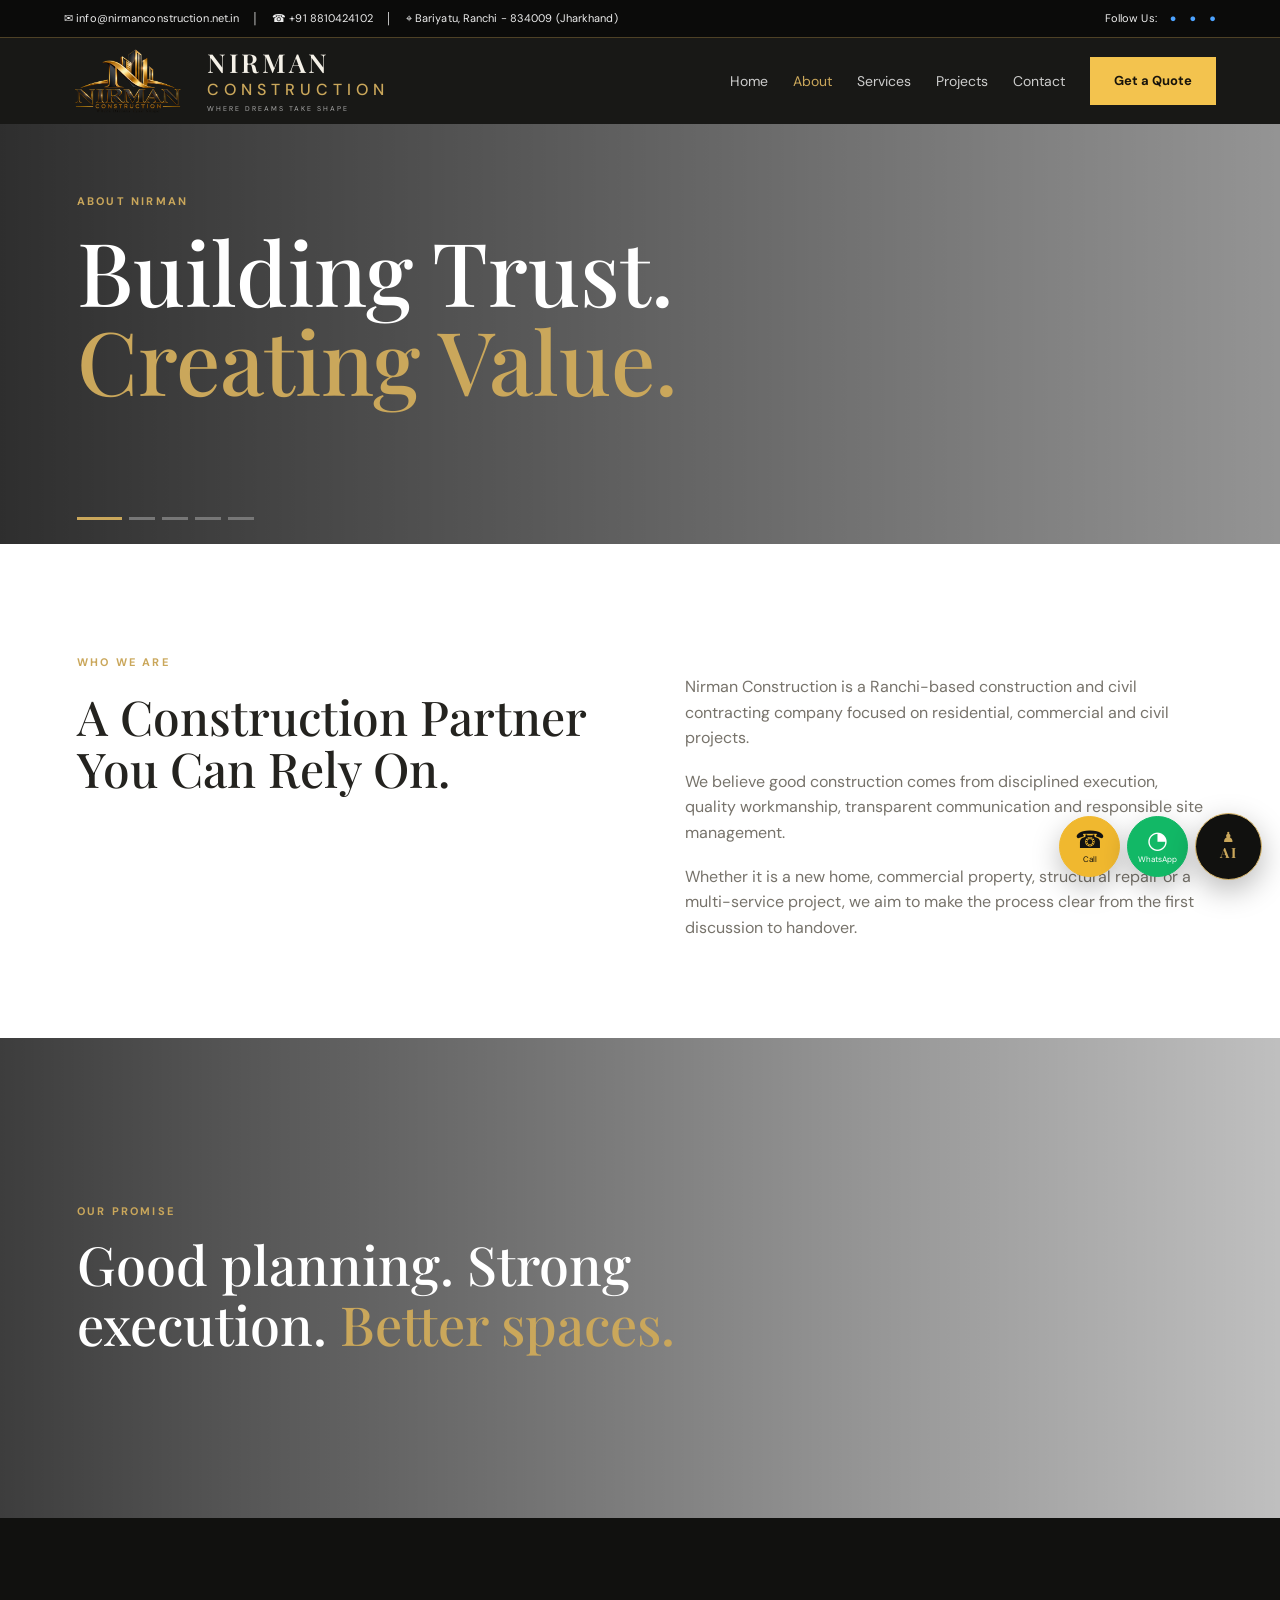
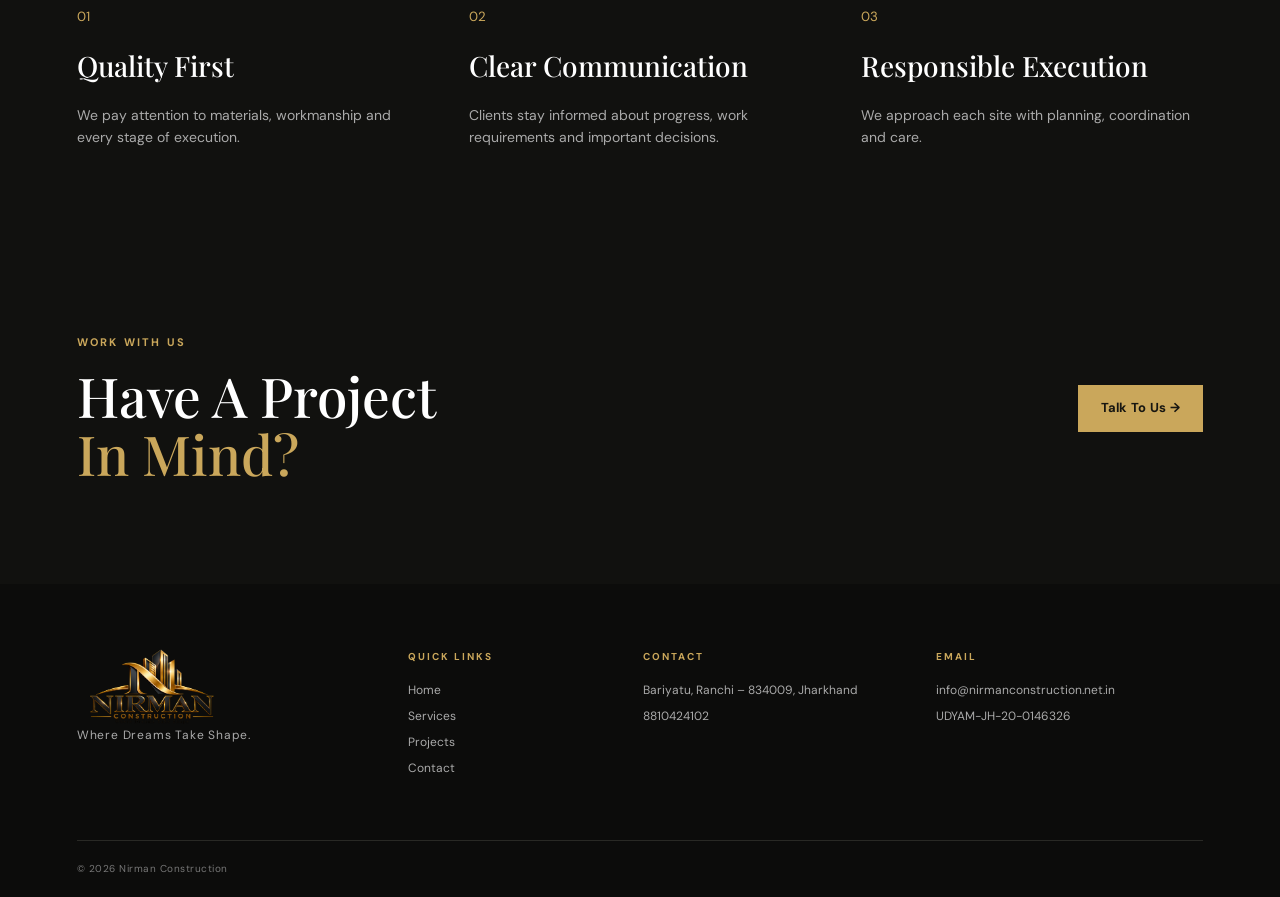
==== commit ed369618: "Add files via upload" ====
--- a/about.html
+++ b/about.html
@@ -17,4 +17,4 @@
 <section class="dark-band"><div class="container values"><div><small>01</small><h3>Quality First</h3><p>We pay attention to materials, workmanship and every stage of execution.</p></div><div><small>02</small><h3>Clear Communication</h3><p>Clients stay informed about progress, work requirements and important decisions.</p></div><div><small>03</small><h3>Responsible Execution</h3><p>We approach each site with planning, coordination and care.</p></div></div></section>
 <section class="cta"><div class="container cta-inner"><div><p class="eyebrow">WORK WITH US</p><h2>Have A Project<br><span>In Mind?</span></h2></div><a class="btn gold" href="contact.html">Talk To Us →</a></div></section>
 <footer><div class="container footer-grid"><div><img class="footer-logo" src="logo.png" alt="Nirman Construction logo"><p>Where Dreams Take Shape.</p></div><div><h4>QUICK LINKS</h4><a href="index.html">Home</a><a href="services.html">Services</a><a href="portfolio.html">Projects</a><a href="contact.html">Contact</a></div><div><h4>CONTACT</h4><p>Bariyatu, Ranchi – 834009, Jharkhand</p><a href="tel:8810424102">8810424102</a></div><div><h4>EMAIL</h4><a href="mailto:info@nirmanconstruction.net.in">info@nirmanconstruction.net.in</a><p>UDYAM-JH-20-0146326</p></div></div><div class="container copyright">© 2026 Nirman Construction</div></footer>
-<div class="floating-contact"><a class="quick-contact call" href="tel:+918810424102" aria-label="Call Nirman Construction"><span>☎</span><small>Call</small></a><a class="quick-contact whatsapp" href="https://wa.me/918810424102?text=Hello%20Nirman%20Construction%2C%20I%20would%20like%20to%20discuss%20a%20project." target="_blank" rel="noopener" aria-label="WhatsApp"><span>◔</span><small>WhatsApp</small></a><div id="ai-assistant" class="ai-widget"><button class="ai-toggle" aria-label="Open Nirman AI"><span>♟</span><b>Nirman AI</b></button><div class="ai-panel"><div class="ai-head"><div><strong>Nirman AI</strong><small>Construction & Interior Assistant</small></div><button class="ai-close">×</button></div><div class="ai-messages" id="ai-messages"><div class="ai-msg bot">Namaste! 👋 Main Nirman AI hoon. Construction, renovation, interior, estimate aur project process ke baare mein pooch sakte hain.</div></div><div class="ai-quick"><button data-ai="services">Services</button><button data-ai="turnkey">Turnkey?</button><button data-ai="interior">Interior</button><button data-ai="quote">Get Quote</button></div><div class="ai-input"><input id="ai-input" placeholder="Ask Nirman AI..."><button id="ai-send">Send</button></div><a class="ai-wa" href="https://wa.me/918810424102?text=Hello%20Nirman%20AI%2C%20I%20was%20chatting%20on%20your%20website%20and%20want%20to%20continue%20on%20WhatsApp." target="_blank" rel="noopener">💬 Continue this chat on WhatsApp</a></div></div></div><script src="script.js"></script></body></html>
+<div class="floating-contact"><a class="quick-contact call" href="tel:+918810424102" aria-label="Call Nirman Construction"><span>☎</span><small>Call</small></a><a class="quick-contact whatsapp" href="https://wa.me/918810424102?text=Hello%20Nirman%20Construction%2C%20I%20would%20like%20to%20discuss%20a%20project." target="_blank" rel="noopener" aria-label="WhatsApp"><span>◔</span><small>WhatsApp</small></a><div id="ai-assistant" class="ai-widget"><button class="ai-toggle" aria-label="Open AI"><span>♟</span><b>AI</b></button><div class="ai-panel"><div class="ai-head"><div><strong>AI</strong><small>Construction & Interior Assistant</small></div><button class="ai-close">×</button></div><div class="ai-messages" id="ai-messages"><div class="ai-msg bot">Namaste! 👋 Main AI hoon. Construction, renovation, interior, estimate aur project process ke baare mein pooch sakte hain.</div></div><div class="ai-quick"><button data-ai="services">Services</button><button data-ai="turnkey">Turnkey?</button><button data-ai="interior">Interior</button><button data-ai="quote">Get Quote</button></div><div class="ai-input"><input id="ai-input" placeholder="Ask AI..."><button id="ai-send">Send</button></div><a class="ai-wa" href="https://wa.me/918810424102?text=Hello%20AI%2C%20I%20was%20chatting%20on%20your%20website%20and%20want%20to%20continue%20on%20WhatsApp." target="_blank" rel="noopener">💬 Continue this chat on WhatsApp</a></div></div></div><script src="script.js"></script></body></html>
--- a/style.css
+++ b/style.css
@@ -11,7 +11,7 @@
 .services-detail{padding-top:75px;padding-bottom:110px;display:grid;gap:34px}.service-detail-card{display:grid;grid-template-columns:43% 57%;background:#f7f5ef;min-height:430px}.service-detail-card:nth-child(even){grid-template-columns:57% 43%}.service-detail-card:nth-child(even) img{order:2}.service-detail-card img{width:100%;height:100%;min-height:430px;object-fit:cover}.service-detail-card>div{padding:52px 58px}.service-no{font-size:10px;letter-spacing:2px;color:var(--gold);font-weight:700;margin-bottom:13px}.service-detail-card h2{font-family:"Playfair Display",serif;font-size:40px;line-height:1.1;font-weight:500;margin-bottom:16px}.service-detail-card p:not(.service-no){color:var(--muted);font-size:14px}.service-detail-card ul{margin:20px 0 25px;padding-left:18px;color:#5f5b54;font-size:13px;display:grid;gap:6px}.featured-service{background:var(--dark);color:#fff}.featured-service p:not(.service-no),.featured-service ul{color:#bbb}
 .portfolio-page{padding-top:90px}.portfolio-page .project-card{min-height:450px}
 .contact-page{display:grid;grid-template-columns: .82fr 1.18fr;gap:75px;padding-top:100px;padding-bottom:110px}.contact-page>div>p:not(.eyebrow){color:var(--muted);margin-top:20px;max-width:500px}.contact-info{margin-top:40px;display:grid;gap:22px}.contact-info small{display:block;font-size:10px;letter-spacing:2px;color:var(--gold);font-weight:700}.contact-info a,.contact-info p{font-size:15px;margin-top:3px}.form-note{margin-top:35px;padding:18px;background:var(--cream);display:grid;gap:4px;font-size:12px}.form-note strong{font-size:13px}.form-note span{color:var(--muted)}.contact-page form{background:var(--cream);padding:38px}.form-section-title{font-size:10px;letter-spacing:2px;color:var(--gold);font-weight:700;border-top:1px solid #d8d1c4;padding-top:24px;margin-top:5px;margin-bottom:18px}.form-section-title:first-child{border-top:0;padding-top:0}.form-section-title span{color:#8d887f;letter-spacing:0}.form-grid{display:grid;grid-template-columns:1fr 1fr;gap:20px}.contact-page label{display:block;font-size:12px;font-weight:700;margin-bottom:18px}.contact-page input,.contact-page textarea,.contact-page select{display:block;width:100%;border:0;border-bottom:1px solid #aaa;background:transparent;padding:12px 0;outline:none;font:inherit;color:var(--text)}.contact-page select{cursor:pointer}.contact-page textarea{resize:vertical}.full{grid-column:1/-1}.option-grid{display:grid;grid-template-columns:1fr 1fr;gap:10px;margin-bottom:18px}.choice,.service-options label{font-weight:500!important;margin:0!important}.choice{display:flex!important;align-items:center;gap:10px;padding:14px;background:#fff;border:1px solid transparent;cursor:pointer}.choice:has(input:checked){border-color:var(--gold)}.choice input,.service-options input{width:auto!important;display:inline-block!important;margin:0}.service-options{display:grid;grid-template-columns:1fr 1fr;gap:9px;margin-bottom:22px}.service-options label{padding:12px 14px;background:#fff;border:1px solid #e6e0d4;cursor:pointer;display:flex!important;gap:9px;align-items:center}.service-options label:has(input:checked){border-color:var(--gold);background:#fffaf0}.service-options .turnkey-choice{grid-column:1/-1;border-color:#c7a55c;background:#fff9e9}.message-label{margin-top:12px}.form-submit{margin-top:5px}.form-small{font-size:11px;color:#8b867c;margin-top:10px}
-footer{background:#0c0c0b;color:#fff;padding-top:65px}.footer-grid{display:grid;grid-template-columns:1.5fr 1fr 1.3fr 1.4fr;gap:45px;padding-bottom:55px}.footer-logo{width:72px;height:60px;object-fit:contain;margin-bottom:10px}.footer-grid h4{font-size:10px;letter-spacing:2px;color:var(--gold);margin-bottom:16px}.footer-grid a,.footer-grid p{display:block;color:#aaa;font-size:12px;margin:7px 0}.footer-grid a:hover{color:#fff}.copyright{border-top:1px solid #292925;padding:20px 0;color:#777;font-size:10px;letter-spacing:.5px}
+footer{background:#0c0c0b;color:#fff;padding-top:65px}.footer-grid{display:grid;grid-template-columns:1.5fr 1fr 1.3fr 1.4fr;gap:45px;padding-bottom:55px}.footer-logo{width:190px;height:auto;object-fit:contain;display:block;margin:0 0 4px 0}.footer-grid h4{font-size:10px;letter-spacing:2px;color:var(--gold);margin-bottom:16px}.footer-grid a,.footer-grid p{display:block;color:#aaa;font-size:12px;margin:7px 0}.footer-grid a:hover{color:#fff}.copyright{border-top:1px solid #292925;padding:20px 0;color:#777;font-size:10px;letter-spacing:.5px}
 .ai-widget{position:fixed;right:22px;bottom:22px;z-index:1000}.ai-toggle{width:62px;height:62px;border-radius:50%;border:1px solid #d8b66b;background:var(--dark);color:var(--gold);box-shadow:0 10px 30px rgba(0,0,0,.28);cursor:pointer;display:flex;flex-direction:column;align-items:center;justify-content:center}.ai-toggle span{font-size:14px;line-height:12px}.ai-toggle b{font-size:12px;letter-spacing:1px}.ai-panel{position:absolute;right:0;bottom:76px;width:350px;background:#fff;border:1px solid #ddd6c8;box-shadow:0 18px 50px rgba(0,0,0,.25);display:none;overflow:hidden}.ai-widget.open .ai-panel{display:block}.ai-head{background:var(--dark);color:#fff;padding:16px;display:flex;justify-content:space-between;align-items:center}.ai-head strong,.ai-head small{display:block}.ai-head strong{font-size:14px}.ai-head small{font-size:10px;color:#aaa;margin-top:3px}.ai-close{background:none;border:0;color:#fff;font-size:22px;cursor:pointer}.ai-messages{height:250px;overflow:auto;padding:15px;background:#faf9f5}.ai-msg{max-width:88%;padding:10px 12px;margin-bottom:10px;font-size:12px;line-height:1.5;border-radius:2px}.ai-msg.bot{background:#fff;border:1px solid #e8e2d7}.ai-msg.user{background:#f0e3c7;margin-left:auto}.ai-quick{display:flex;gap:6px;flex-wrap:wrap;padding:10px;border-top:1px solid #eee}.ai-quick button{font-size:10px;border:1px solid #cfc6b5;background:#fff;padding:7px 9px;cursor:pointer}.ai-input{display:flex;border-top:1px solid #eee}.ai-input input{flex:1;border:0;padding:12px;outline:none;font:inherit;font-size:12px}.ai-input button{border:0;background:var(--gold);padding:0 13px;cursor:pointer;font-weight:700;font-size:11px}
 @media(max-width:900px){.site-header{height:auto;min-height:74px;flex-wrap:wrap;padding:12px 5%}.site-header nav{order:3;width:100%;justify-content:center;gap:15px}.header-btn{display:none}.intro,.split,.contact-page,.feature{grid-template-columns:1fr}.intro{gap:20px}.stats-grid{grid-template-columns:1fr 1fr;gap:25px}.stats-grid div{border:0;padding-left:0}.service-grid{grid-template-columns:1fr 1fr}.project-grid{grid-template-columns:1fr 1fr}.feature-image{min-height:380px}.footer-grid{grid-template-columns:1fr 1fr}.cta-inner{gap:30px}.cta h2{font-size:45px}.service-detail-card,.service-detail-card:nth-child(even){grid-template-columns:1fr}.service-detail-card:nth-child(even) img{order:0}.service-detail-card img{min-height:300px}.option-grid,.service-options{grid-template-columns:1fr}.service-options .turnkey-choice{grid-column:auto}}
 @media(max-width:600px){.hero{min-height:620px}.hero h1,.page-hero h1{font-size:50px}.hero-text{font-size:16px}.intro h2,.section-heading h2,.split h2,.contact-page h2{font-size:38px}.stats-grid,.service-grid,.project-grid,.values,.footer-grid{grid-template-columns:1fr}.section-heading,.cta-inner{display:block}.section-heading .text-link{display:inline-block;margin-top:20px}.feature-copy{padding:60px 8%}.feature-copy h2,.cta h2,.image-caption h2{font-size:42px}.project-card{min-height:360px}.contact-page{gap:45px}.site-header nav{overflow-x:auto;justify-content:flex-start;padding-bottom:3px}.brand{min-width:0;gap:8px}.brand img{width:88px;height:58px}.brand-name strong{font-size:15px}.brand-name b{font-size:12px;letter-spacing:3px}.brand-name small{font-size:6px;letter-spacing:1.5px}.contact-page form{padding:24px 18px}.form-grid{grid-template-columns:1fr}.full{grid-column:auto}.ai-panel{width:min(350px,calc(100vw - 32px));right:-5px}.ai-widget{right:16px;bottom:16px}.hero-dots{bottom:20px}.hero-scroll{display:none}}
@@ -51,3 +51,32 @@
 @media(max-width:1050px){.brand{min-width:260px}.brand img{width:105px}.brand-name strong{font-size:21px}.quote-cards{grid-template-columns:repeat(3,1fr)}.hero-founder{right:2%}.hero h1{font-size:64px}}
 @media(max-width:760px){.topbar{display:none}.site-header{height:76px}.brand{min-width:0}.brand img{width:78px;height:55px}.brand-name strong{font-size:16px}.brand-name b{font-size:11px;letter-spacing:3px}.brand-name small{display:none}.site-header nav{display:none}.header-btn{margin-left:auto;padding:10px 12px}.hero{min-height:650px}.hero-content{margin:0 6%;align-self:flex-start;padding-top:60px}.hero h1{font-size:50px}.hero-founder{right:1%;height:46%;bottom:0;opacity:.95}.founder-tag{display:none}.quote-chooser{margin:0 4%;margin-top:-15px}.quote-title{display:block}.quote-title a{display:block;margin-top:5px}.quote-cards{grid-template-columns:1fr 1fr}.home-tools{grid-template-columns:1fr}.location-card{grid-template-columns:1fr}.map-wrap iframe{min-height:240px}.floating-contact{right:10px;bottom:10px}.quick-contact{width:51px;height:51px}.ai-toggle{width:56px;height:56px}}
 @media(max-width:480px){.quote-cards{grid-template-columns:1fr}.hero h1{font-size:43px}.hero-text{font-size:14px}.hero-founder{height:39%}.actions{flex-wrap:wrap}.actions .btn{min-width:145px}}
+.hero-founder{pointer-events:none}
+.hero-founder img{display:block;object-position:center bottom;mix-blend-mode:normal}
+.game-card{min-height:330px}.game-sky{min-height:190px}.tower{z-index:3}.tower-block{border-radius:2px}.game-controls button:disabled{opacity:.55;cursor:not-allowed}
+@media(max-width:760px){.hero-founder img{max-width:58vw;height:auto;max-height:330px}.hero-founder{height:auto;bottom:0;right:0}.hero-content{position:relative;z-index:4}.quote-cards{gap:8px}.floating-contact{z-index:1200}}
+
+.founder-photo-wrap{position:relative;height:100%;display:flex;align-items:flex-end;justify-content:center}.founder-photo-wrap>img:first-child{height:100%;max-height:560px;width:auto;object-fit:contain;filter:drop-shadow(0 20px 25px rgba(0,0,0,.4))}
+.game-controls button{position:relative;z-index:5;cursor:pointer;touch-action:manipulation}.game-screen{user-select:none}.game-sky{cursor:pointer}.tower-block{border-radius:2px;transition:transform .15s ease}
+@media(max-width:760px){}
+
+/* V9 SMART ENQUIRY */
+.smart-quote-form{max-width:900px;margin:0 auto}.smart-main-label{display:block;margin-bottom:18px}.smart-main-label select{margin-top:8px}
+.location-select-wrap{display:grid;grid-template-columns:1fr auto;gap:8px}.location-select-wrap select{margin:0}.location-btn{border:1px solid #c8b27a;background:#171713;color:#fff;border-radius:3px;padding:0 14px;cursor:pointer;font-size:11px}.field-hint{display:block;color:#8a867e;font-size:10px;margin-top:6px}
+.dynamic-fields{border:1px solid #e1dacd;background:#fffdf8;padding:20px;margin:18px 0 24px}.dynamic-fields[hidden]{display:none}.dynamic-fields .form-grid{margin-bottom:0}.smart-fields-title{color:#9b7a39;font-size:9px;letter-spacing:1.7px;font-weight:700;margin-bottom:14px}.form-submit{margin-top:8px}
+.ai-toggle{font-family:inherit}.ai-toggle b{font-family:"Playfair Display",serif;letter-spacing:.4px}.ai-head strong{font-family:"Playfair Display",serif;letter-spacing:.7px}
+@media(max-width:650px){.location-select-wrap{grid-template-columns:1fr}.location-btn{height:42px}.dynamic-fields{padding:14px}.smart-main-label select{height:48px}}
+.ai-word{color:var(--gold);letter-spacing:1.2px}.ai-head .ai-word{font-family:"Playfair Display",serif}
+
+/* Exact user photo + larger footer logo */
+.founder-original-frame{height:100%;max-height:560px;width:min(430px,42vw);overflow:hidden;position:relative;border:0;background:transparent;box-shadow:none}.founder-original-frame img{width:100%;height:100%;object-fit:cover;object-position:24% center;display:block;filter:none}.hero-founder{align-items:flex-end}.footer-logo{width:150px!important;height:auto!important;max-height:110px;object-fit:contain!important}.location-hierarchy{display:grid;grid-template-columns:1fr 1fr 1.25fr;gap:8px}.location-hierarchy select{min-width:0}.location-hierarchy select:disabled{opacity:.55;background:#eee}
+.ai-toggle b{font-family:"Playfair Display",serif;font-size:14px;letter-spacing:1.5px;color:var(--gold)}.ai-head strong{font-family:"Playfair Display",serif;font-size:18px;letter-spacing:2px;color:var(--gold)}
+@media(max-width:760px){.founder-original-frame{width:50vw;height:300px}.location-hierarchy{grid-template-columns:1fr}.footer-logo{width:125px!important}.founder-original-frame img{object-position:22% center}}
+
+/* V12 exact user photo */
+.hero-founder .founder-photo-wrap{background:transparent!important}
+.hero-founder .founder-photo-wrap>img:first-child{object-fit:contain!important;filter:none!important}
+.hero-founder .helmet-logo{display:none!important}
+.founder-tag{display:none!important}
+
+.footer-grid>div:first-child>p{margin:0!important;font-size:12px;letter-spacing:.8px;color:#aaa!important;line-height:1.2}
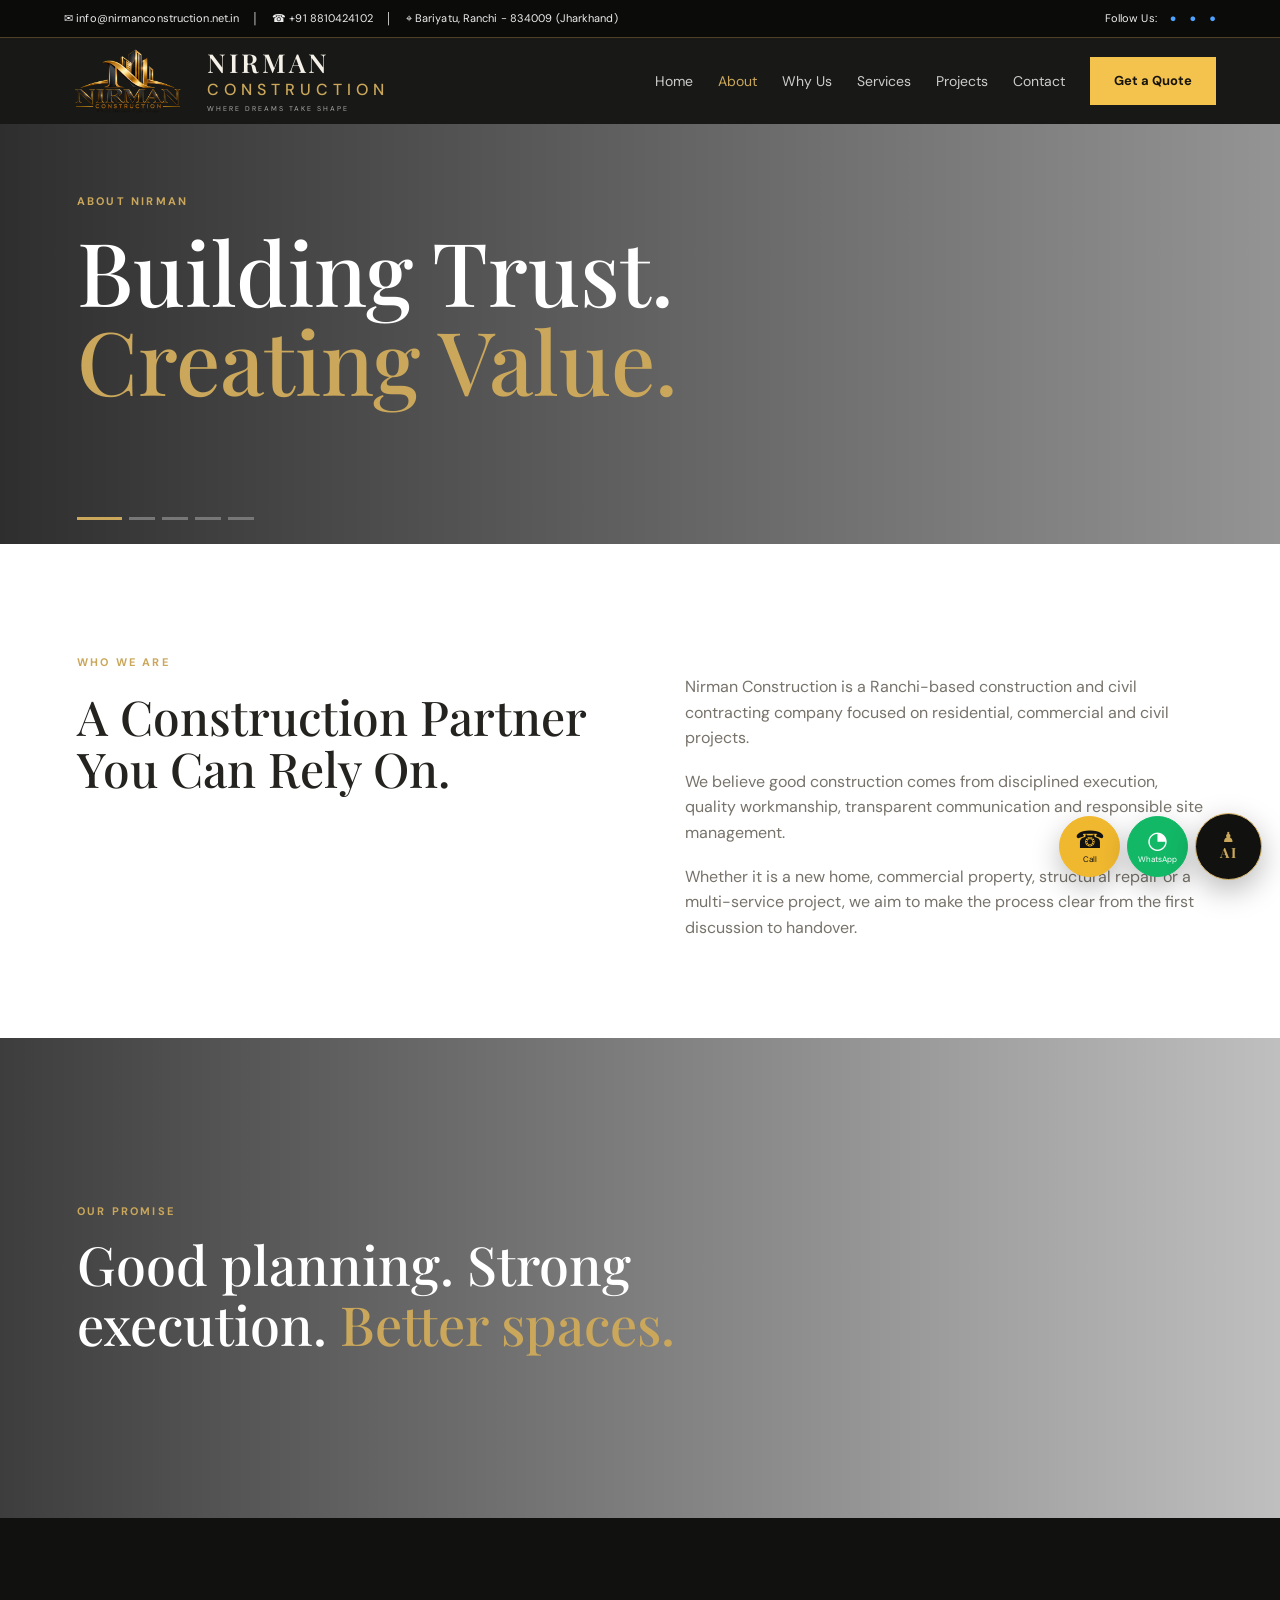
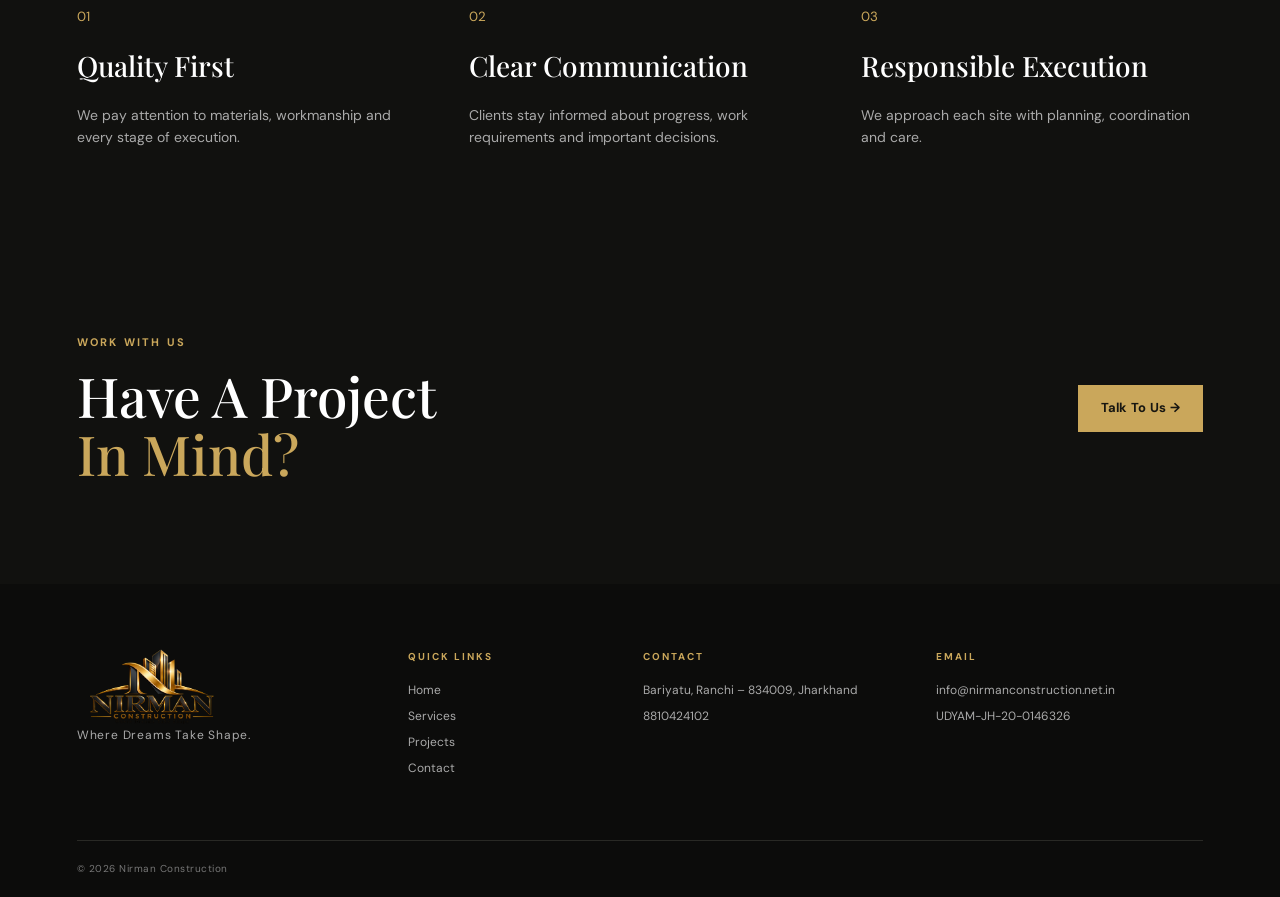
==== commit 4dd93880: "Add files via upload" ====
--- a/about.html
+++ b/about.html
@@ -1,5 +1,5 @@
 <!DOCTYPE html><html lang="en"><head><meta charset="UTF-8"><meta name="viewport" content="width=device-width,initial-scale=1"><title>About | Nirman Construction</title><meta name="description" content="About Nirman Construction, a Ranchi-based construction and civil contracting company."><link rel="stylesheet" href="style.css"></head>
-<body data-page="about"><header class="topbar"><div class="topbar-left"><a href="mailto:info@nirmanconstruction.net.in">✉ info@nirmanconstruction.net.in</a><span>│</span><a href="tel:8810424102">☎ +91 8810424102</a><span>│</span><span>⌖ Bariyatu, Ranchi - 834009 (Jharkhand)</span></div><div class="topbar-right"><span>Follow Us:</span><span>●</span><span>●</span><span>●</span></div></header><header class="site-header"><a class="brand" href="index.html"><img src="logo.png" alt="Nirman Construction logo"><span class="brand-name"><strong>NIRMAN</strong><b>CONSTRUCTION</b><small>WHERE DREAMS TAKE SHAPE</small></span></a><nav><a href="index.html">Home</a><a class="active" href="about.html">About</a><a href="services.html">Services</a><a href="portfolio.html">Projects</a><a href="contact.html">Contact</a></nav><a class="header-btn" href="contact.html">Get a Quote</a></header>
+<body data-page="about"><header class="topbar"><div class="topbar-left"><a href="mailto:info@nirmanconstruction.net.in">✉ info@nirmanconstruction.net.in</a><span>│</span><a href="tel:8810424102">☎ +91 8810424102</a><span>│</span><span>⌖ Bariyatu, Ranchi - 834009 (Jharkhand)</span></div><div class="topbar-right"><span>Follow Us:</span><span>●</span><span>●</span><span>●</span></div></header><header class="site-header"><a class="brand" href="index.html"><img src="logo.png" alt="Nirman Construction logo"><span class="brand-name"><strong>NIRMAN</strong><b>CONSTRUCTION</b><small>WHERE DREAMS TAKE SHAPE</small></span></a><button class="mobile-nav-toggle" type="button" aria-expanded="false" aria-controls="site-navigation"><span class="menu-icon" aria-hidden="true">☰</span><span>Menu</span></button><nav id="site-navigation"><a href="index.html">Home</a><a class="active" href="about.html">About</a><a href="why-us.html">Why Us</a><a href="services.html">Services</a><a href="portfolio.html">Projects</a><a href="contact.html">Contact</a></nav><a class="header-btn" href="contact.html">Get a Quote</a></header>
 <section class="page-hero page-hero-slider">
   <div class="page-hero-slides">
     <div class="page-hero-slide active" style="background-image:url('https://images.unsplash.com/photo-1504307651254-35680f356dfd?auto=format&fit=crop&w=2200&q=90')"></div>
--- a/style.css
+++ b/style.css
@@ -80,3 +80,17 @@
 .founder-tag{display:none!important}
 
 .footer-grid>div:first-child>p{margin:0!important;font-size:12px;letter-spacing:.8px;color:#aaa!important;line-height:1.2}
+
+/* Mobile navigation */
+.mobile-nav-toggle{display:none}
+@media(max-width:760px){
+  .site-header{position:sticky;top:0;display:flex;flex-wrap:wrap;gap:0;min-height:76px;height:auto;padding:10px 5%;}
+  .site-header .brand{margin-right:auto}
+  .site-header .mobile-nav-toggle{display:inline-flex;align-items:center;justify-content:center;gap:9px;margin-left:auto;padding:11px 14px;border:1px solid #777;background:transparent;color:#fff;font-family:inherit;font-size:13px;font-weight:600;cursor:pointer}
+  .mobile-nav-toggle .menu-icon{font-size:19px;line-height:1}
+  .site-header nav{display:none;order:3;position:absolute;top:100%;left:0;right:0;z-index:51;width:auto;max-height:calc(100vh - 90px);overflow-y:auto;flex-direction:column;align-items:stretch;justify-content:flex-start;gap:0;padding:8px 5% 14px;background:rgba(17,17,15,.99);border-top:1px solid #3c392f;box-shadow:0 12px 24px #0005}
+  .site-header nav.mobile-open{display:flex}
+  .site-header nav a{display:block;padding:13px 4px;border-bottom:1px solid #ffffff18;font-size:15px;opacity:1}
+  .site-header nav a:last-child{border-bottom:0}
+  .site-header .header-btn{display:none}
+}
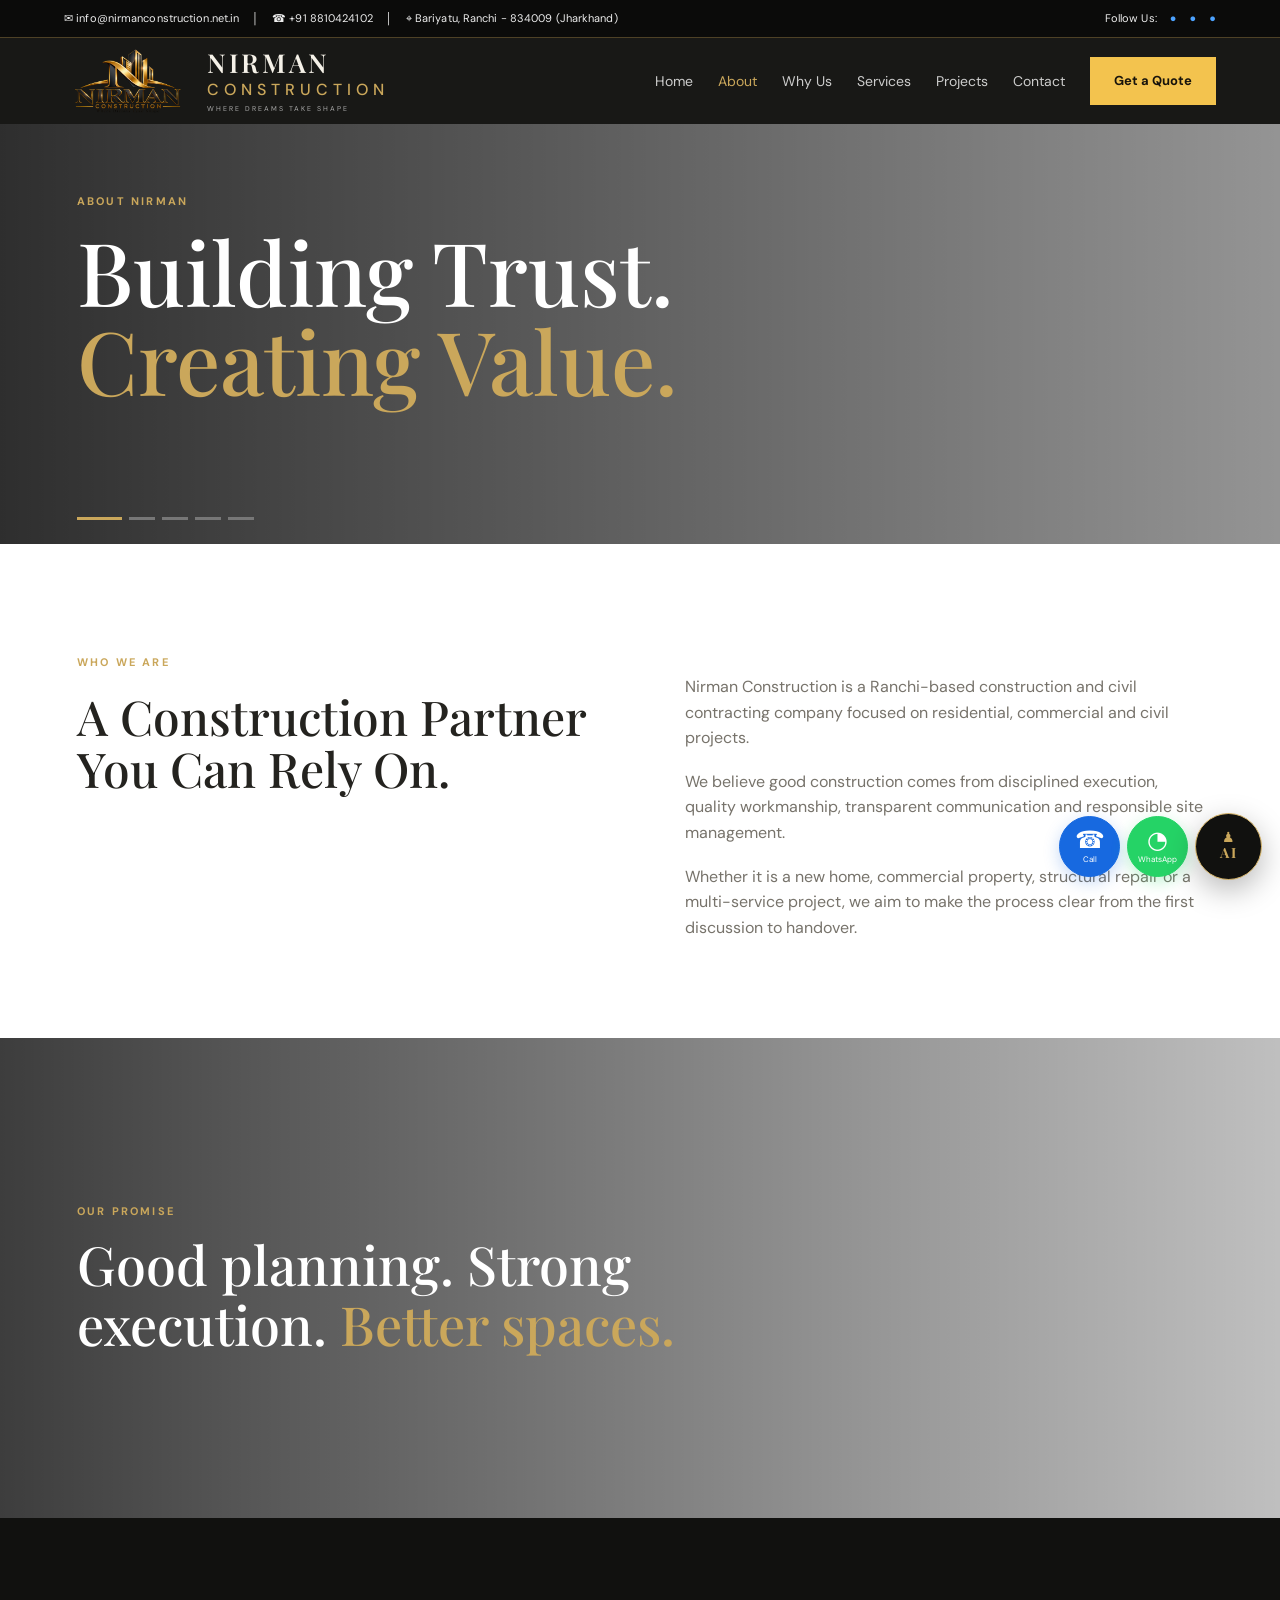
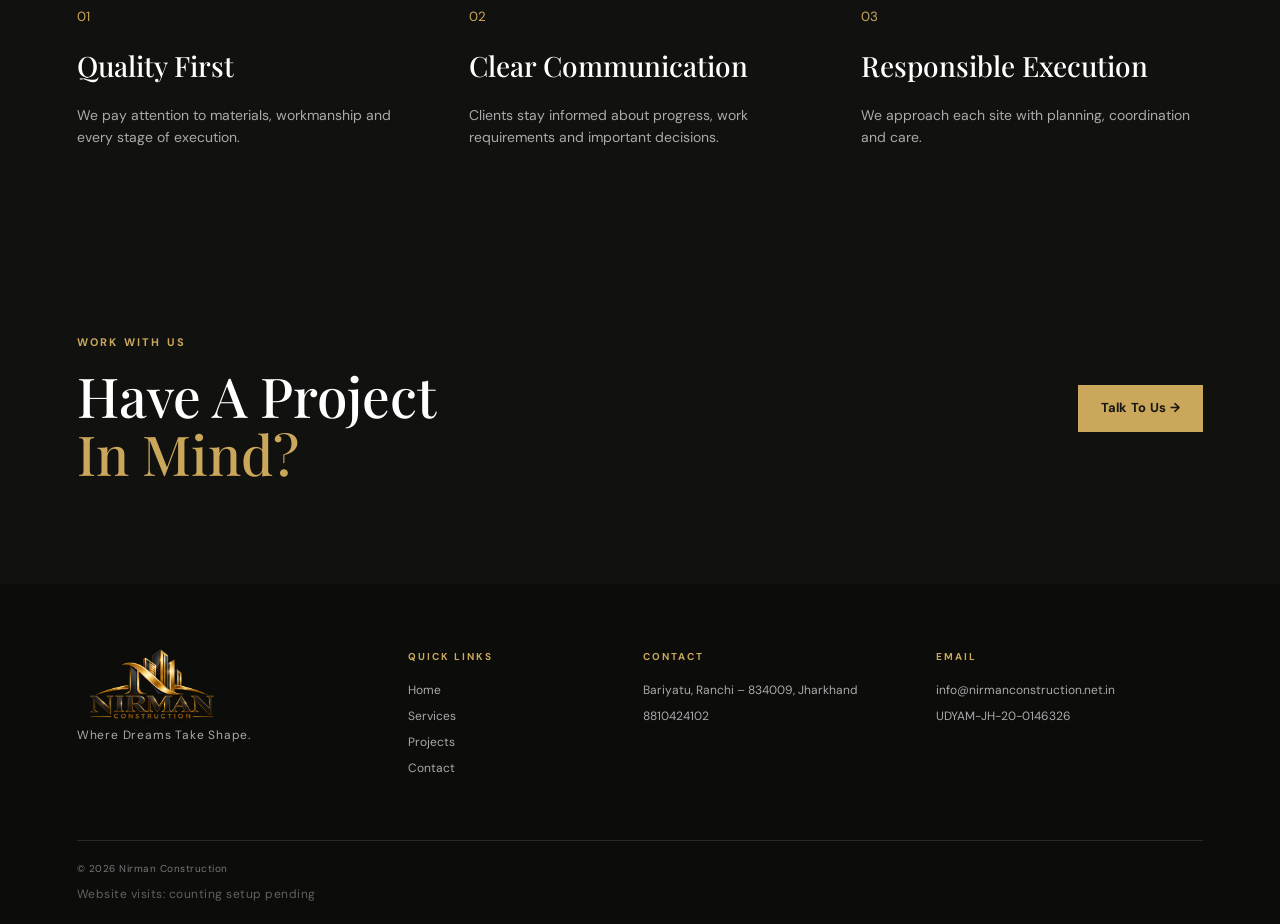
==== commit 32fe2420: "Add files via upload" ====
--- a/about.html
+++ b/about.html
@@ -17,4 +17,4 @@
 <section class="dark-band"><div class="container values"><div><small>01</small><h3>Quality First</h3><p>We pay attention to materials, workmanship and every stage of execution.</p></div><div><small>02</small><h3>Clear Communication</h3><p>Clients stay informed about progress, work requirements and important decisions.</p></div><div><small>03</small><h3>Responsible Execution</h3><p>We approach each site with planning, coordination and care.</p></div></div></section>
 <section class="cta"><div class="container cta-inner"><div><p class="eyebrow">WORK WITH US</p><h2>Have A Project<br><span>In Mind?</span></h2></div><a class="btn gold" href="contact.html">Talk To Us →</a></div></section>
 <footer><div class="container footer-grid"><div><img class="footer-logo" src="logo.png" alt="Nirman Construction logo"><p>Where Dreams Take Shape.</p></div><div><h4>QUICK LINKS</h4><a href="index.html">Home</a><a href="services.html">Services</a><a href="portfolio.html">Projects</a><a href="contact.html">Contact</a></div><div><h4>CONTACT</h4><p>Bariyatu, Ranchi – 834009, Jharkhand</p><a href="tel:8810424102">8810424102</a></div><div><h4>EMAIL</h4><a href="mailto:info@nirmanconstruction.net.in">info@nirmanconstruction.net.in</a><p>UDYAM-JH-20-0146326</p></div></div><div class="container copyright">© 2026 Nirman Construction</div></footer>
-<div class="floating-contact"><a class="quick-contact call" href="tel:+918810424102" aria-label="Call Nirman Construction"><span>☎</span><small>Call</small></a><a class="quick-contact whatsapp" href="https://wa.me/918810424102?text=Hello%20Nirman%20Construction%2C%20I%20would%20like%20to%20discuss%20a%20project." target="_blank" rel="noopener" aria-label="WhatsApp"><span>◔</span><small>WhatsApp</small></a><div id="ai-assistant" class="ai-widget"><button class="ai-toggle" aria-label="Open AI"><span>♟</span><b>AI</b></button><div class="ai-panel"><div class="ai-head"><div><strong>AI</strong><small>Construction & Interior Assistant</small></div><button class="ai-close">×</button></div><div class="ai-messages" id="ai-messages"><div class="ai-msg bot">Namaste! 👋 Main AI hoon. Construction, renovation, interior, estimate aur project process ke baare mein pooch sakte hain.</div></div><div class="ai-quick"><button data-ai="services">Services</button><button data-ai="turnkey">Turnkey?</button><button data-ai="interior">Interior</button><button data-ai="quote">Get Quote</button></div><div class="ai-input"><input id="ai-input" placeholder="Ask AI..."><button id="ai-send">Send</button></div><a class="ai-wa" href="https://wa.me/918810424102?text=Hello%20AI%2C%20I%20was%20chatting%20on%20your%20website%20and%20want%20to%20continue%20on%20WhatsApp." target="_blank" rel="noopener">💬 Continue this chat on WhatsApp</a></div></div></div><script src="script.js"></script></body></html>
+<div class="floating-contact"><a class="quick-contact call" href="tel:+918810424102" aria-label="Call Nirman Construction"><span>☎</span><small>Call</small></a><a class="quick-contact whatsapp" href="https://wa.me/918810424102?text=Hello%20Nirman%20Construction%2C%20I%20would%20like%20to%20discuss%20a%20project." target="_blank" rel="noopener" aria-label="WhatsApp"><span>◔</span><small>WhatsApp</small></a><div id="ai-assistant" class="ai-widget"><button class="ai-toggle" aria-label="Open AI"><span>♟</span><b>AI</b></button><div class="ai-panel"><div class="ai-head"><div><strong>AI</strong><small>Construction & Interior Assistant</small></div><button class="ai-close">×</button></div><div class="ai-messages" id="ai-messages"><div class="ai-msg bot">Namaste! 👋 Main AI hoon. Construction, renovation, interior, estimate aur project process ke baare mein pooch sakte hain.</div></div><div class="ai-quick"><button data-ai="services">Services</button><button data-ai="turnkey">Turnkey?</button><button data-ai="interior">Interior</button><button data-ai="quote">Get Quote</button></div><div class="ai-input"><input id="ai-input" placeholder="Ask AI..."><button id="ai-send">Send</button></div><a class="ai-wa" href="https://wa.me/918810424102?text=Hello%20AI%2C%20I%20was%20chatting%20on%20your%20website%20and%20want%20to%20continue%20on%20WhatsApp." target="_blank" rel="noopener">💬 Continue this chat on WhatsApp</a></div></div></div><script src="config.js"></script><script src="script.js"></script></body></html>
--- a/style.css
+++ b/style.css
@@ -94,3 +94,11 @@
   .site-header nav a:last-child{border-bottom:0}
   .site-header .header-btn{display:none}
 }
+
+/* Modern floating contact icons */
+.quick-contact .contact-icon{width:27px;height:27px;display:block;fill:none;stroke:currentColor;stroke-width:2;stroke-linecap:round;stroke-linejoin:round;margin-bottom:2px}
+.quick-contact.whatsapp .contact-icon{width:29px;height:29px;fill:currentColor;stroke:none}
+.quick-contact.whatsapp{background:#25D366!important;color:#fff!important;border-color:#25D366!important;box-shadow:0 5px 16px rgba(37,211,102,.28)}
+.quick-contact.call{background:#1769e0!important;color:#fff!important;border-color:#1769e0!important;box-shadow:0 5px 16px rgba(23,105,224,.25)}
+.quick-contact{transition:transform .18s ease,box-shadow .18s ease}
+.quick-contact:hover{transform:translateY(-3px);box-shadow:0 8px 20px rgba(0,0,0,.2)}
